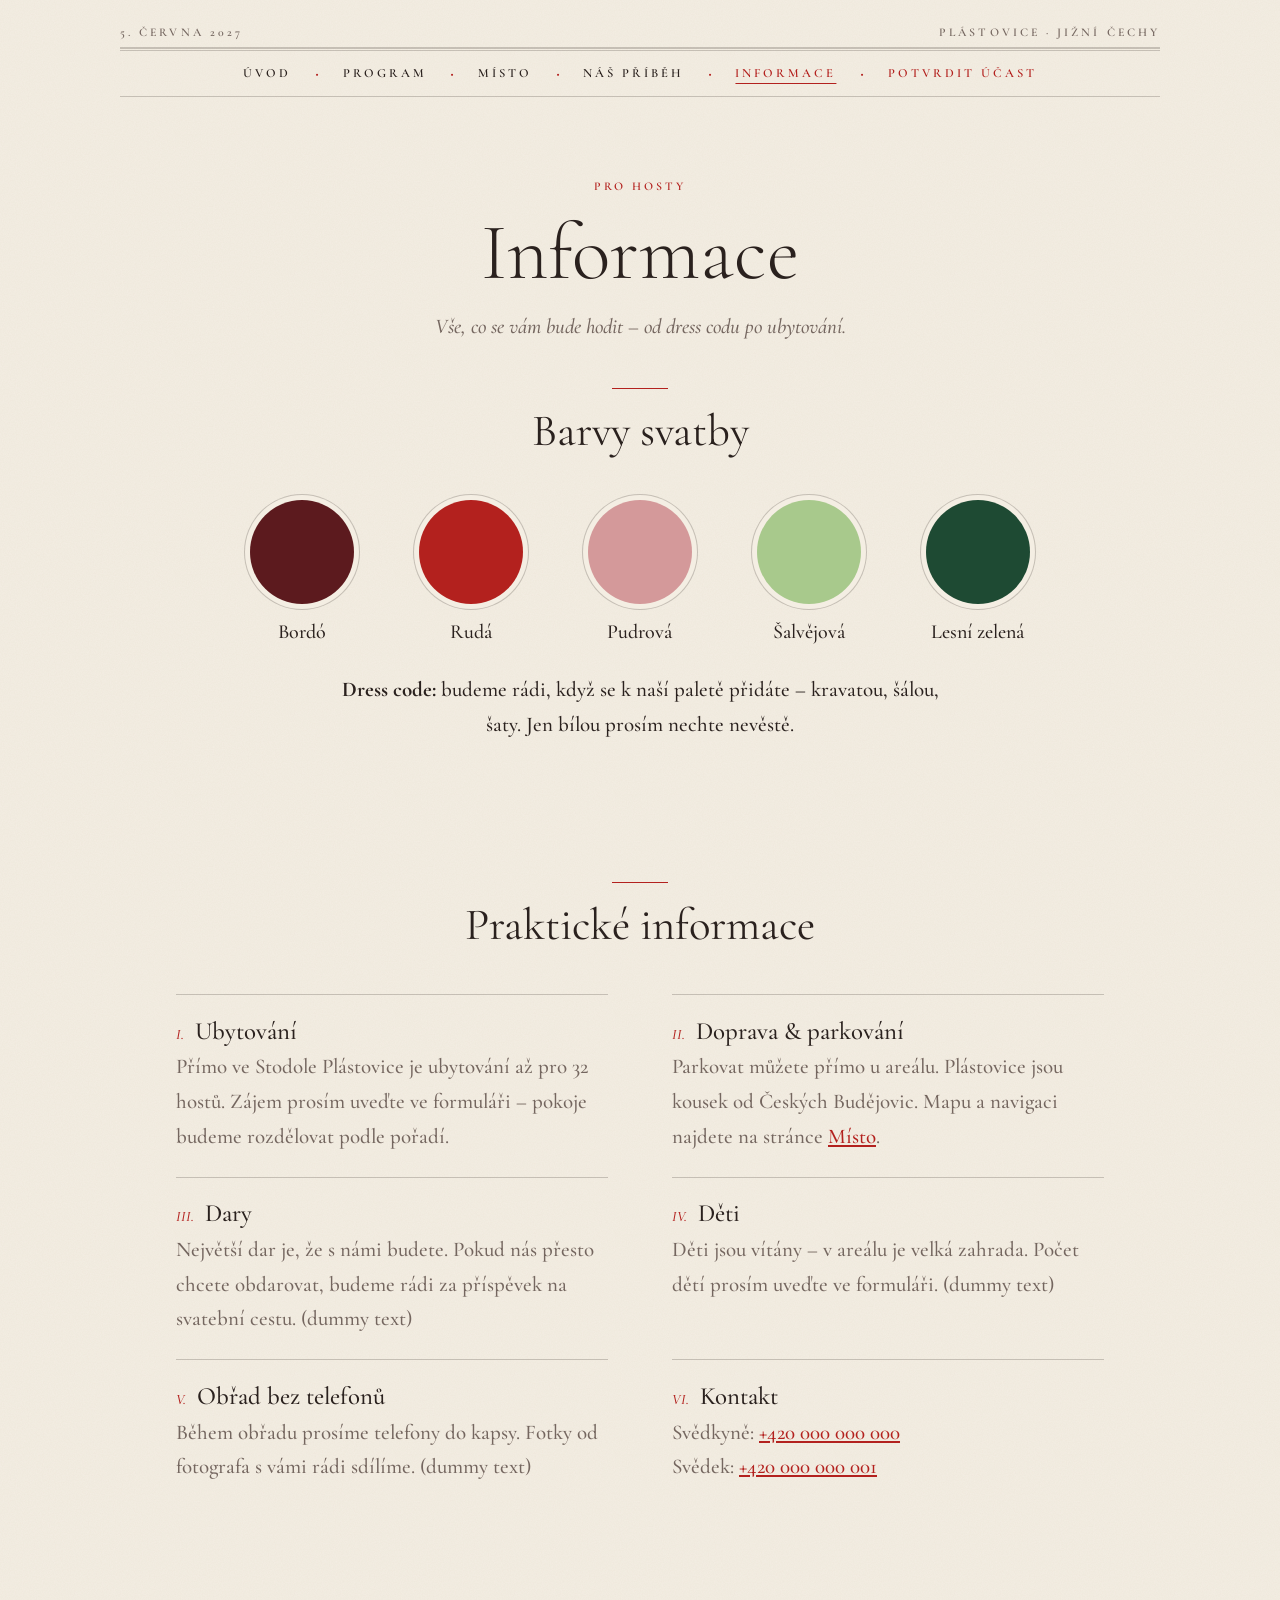
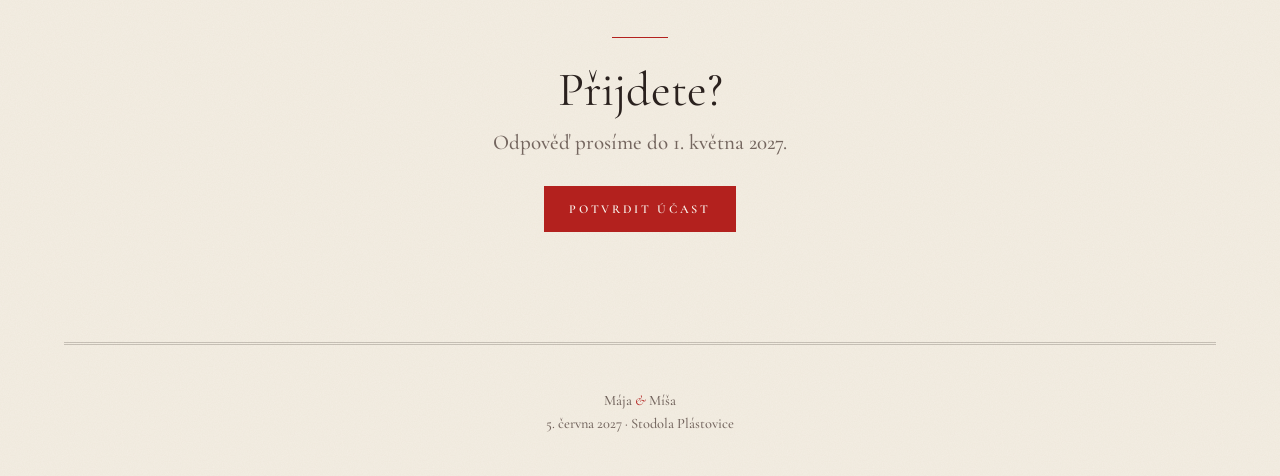
==== info.html @ aa67391c "Unify typography to Cormorant Garamond, inline invite SVG so it uses the web font Co-Authored-By: Cl" ====
<!doctype html>
<html lang="cs">
<head>
  <meta charset="utf-8">
  <meta name="viewport" content="width=device-width, initial-scale=1">
  <title>Informace · Mája &amp; Míša</title>
  <meta name="description" content="Barvy svatby, dress code, ubytování a další praktické informace.">
  <link rel="icon" href="img/favicon.svg" type="image/svg+xml">
  <link rel="preconnect" href="https://fonts.googleapis.com">
  <link rel="preconnect" href="https://fonts.gstatic.com" crossorigin>
  <link href="https://fonts.googleapis.com/css2?family=Cormorant+Garamond:ital,wght@0,300;0,400;0,500;0,600;1,400;1,500&display=swap" rel="stylesheet">
  <link rel="stylesheet" href="css/style.css">
  <script src="js/config.js"></script>
  <script src="js/main.js" defer></script>
</head>
<body data-page="info">
  <header data-masthead>
    <!-- záložní menu, kdyby se nenačetl JavaScript (main.js ho nahradí) -->
    <nav class="nav"><ul class="nav__list" style="display:flex"><li><a href="index.html">Úvod</a></li><li><a href="program.html">Program</a></li><li><a href="misto.html">Místo</a></li><li><a href="pribeh.html">Náš příběh</a></li><li><a href="info.html">Informace</a></li></ul></nav>
  </header>

  <main class="wrap">
    <section class="page-head">
      <span class="smallcaps kicker">Pro hosty</span>
      <h1>Informace</h1>
      <p>Vše, co se vám bude hodit – od dress codu po ubytování.</p>
    </section>

    <section class="section section--flush" id="barvy">
      <div class="section__title">
        <p class="fleuron" aria-hidden="true"></p>
        <h2>Barvy svatby</h2>
      </div>
      <ul class="palette">
        <li style="--c:#5C1A1E"><span class="palette__dot"></span>Bordó</li>
        <li style="--c:#B3211E"><span class="palette__dot"></span>Rudá</li>
        <li style="--c:#D4999A"><span class="palette__dot"></span>Pudrová</li>
        <li style="--c:#A8C98C"><span class="palette__dot"></span>Šalvějová</li>
        <li style="--c:#1E4A33"><span class="palette__dot"></span>Lesní zelená</li>
      </ul>
      <p class="centered-text"><strong>Dress code:</strong> budeme rádi, když se k naší paletě přidáte – kravatou, šálou, šaty. Jen bílou prosím nechte nevěstě.</p>

    </section>

    <section class="section" id="prakticke">
      <div class="section__title">
        <p class="fleuron" aria-hidden="true"></p>
        <h2>Praktické informace</h2>
      </div>
      <div class="notes">
        <div class="note"><h3><small>I.</small> Ubytování</h3><p>Přímo ve Stodole Plástovice je ubytování až pro 32 hostů. Zájem prosím uveďte ve formuláři – pokoje budeme rozdělovat podle pořadí.</p></div>
        <div class="note"><h3><small>II.</small> Doprava &amp; parkování</h3><p>Parkovat můžete přímo u areálu. Plástovice jsou kousek od Českých Budějovic. Mapu a navigaci najdete na stránce <a href="misto.html">Místo</a>.</p></div>
        <div class="note"><h3><small>III.</small> Dary</h3><p>Největší dar je, že s námi budete. Pokud nás přesto chcete obdarovat, budeme rádi za příspěvek na svatební cestu. (dummy text)</p></div>
        <div class="note"><h3><small>IV.</small> Děti</h3><p>Děti jsou vítány – v areálu je velká zahrada. Počet dětí prosím uveďte ve formuláři. (dummy text)</p></div>
        <div class="note"><h3><small>V.</small> Obřad bez telefonů</h3><p>Během obřadu prosíme telefony do kapsy. Fotky od fotografa s vámi rádi sdílíme. (dummy text)</p></div>
        <div class="note"><h3><small>VI.</small> Kontakt</h3><p>Svědkyně: <a href="tel:+420000000000">+420 000 000 000</a><br>Svědek: <a href="tel:+420000000001">+420 000 000 001</a></p></div>
      </div>
    </section>

    <section class="rsvp">
      <p class="fleuron" aria-hidden="true"></p>
      <h2>Přijdete?</h2>
      <p>Odpověď prosíme do 1. května 2027.</p>
      <a class="btn" data-rsvp href="#" target="_blank" rel="noopener">Potvrdit účast</a>
    </section>
  </main>

  <footer data-footer></footer>
</body>
</html>
---- css/style.css ----
/* ==========================================================
   Mája & Míša – svatební web
   Klasický, klidný styl s lehkým nádechem starých novin.
   ========================================================== */
:root {
  /* Paleta svatby – 2. barva (rudá) je hlavní */
  --burgundy: #5C1A1E;
  --red: #B3211E;
  --rose: #D4999A;
  --sage-light: #A8C98C;
  --forest: #1E4A33;

  --paper: #F4EEE3;
  --paper-light: #FAF6EF;
  --ink: #2A211E;
  --muted: #74665F;
  --rule: rgba(42, 33, 30, .22);
  --rule-soft: rgba(42, 33, 30, .1);

  /* one typeface for the whole site */
  --serif: "Cormorant Garamond", "Hoefler Text", Garamond, Georgia, serif;

  --gutter: clamp(16px, 5vw, 56px);
  --maxw: 1040px;

  --env-front: #F2EADD;
  --env-side: #EDE3D3;
  --env-bottom: #EFE6D8;
}

*, *::before, *::after { box-sizing: border-box; }
html { -webkit-text-size-adjust: 100%; }
body {
  margin: 0;
  color: var(--ink);
  font-family: var(--serif);
  font-size: clamp(18px, .6vw + 15px, 21px);
  font-weight: 500;
  line-height: 1.65;
  background-color: var(--paper);
  /* jemná textura papíru */
  background-image: url("data:image/svg+xml,%3Csvg xmlns='http://www.w3.org/2000/svg' width='220' height='220'%3E%3Cfilter id='n'%3E%3CfeTurbulence type='fractalNoise' baseFrequency='.85' numOctaves='2' stitchTiles='stitch'/%3E%3CfeColorMatrix values='0 0 0 0 .35 0 0 0 0 .27 0 0 0 0 .2 0 0 0 .07 0'/%3E%3C/filter%3E%3Crect width='100%25' height='100%25' filter='url(%23n)'/%3E%3C/svg%3E");
  overflow-x: hidden;
}
img { max-width: 100%; display: block; }
a { color: inherit; }
h1, h2, h3 { font-weight: 400; line-height: 1.1; margin: 0; }
p { margin: 0 0 1em; }
.amp { font-style: italic; color: var(--red); font-weight: 400; }

.smallcaps { font-size: .74rem; letter-spacing: .26em; text-transform: uppercase; font-weight: 600; }
.kicker { color: var(--red); margin-bottom: .8rem; display: block; }

.btn {
  display: inline-block; text-decoration: none;
  font-size: .76rem; font-weight: 600; letter-spacing: .22em; text-transform: uppercase;
  color: var(--paper-light); background: var(--red); border: 1px solid var(--red);
  padding: .95em 2em; transition: background .3s, color .3s;
}
.btn:hover, .btn:focus-visible { background: transparent; color: var(--red); }
.btn--ghost { background: transparent; color: var(--red); }
.btn--ghost:hover, .btn--ghost:focus-visible { background: var(--red); color: var(--paper-light); }

.wrap { max-width: var(--maxw); margin: 0 auto; padding: 0 var(--gutter); }
.fleuron { width: 56px; height: 1px; margin: 0 auto 1.1rem; background: var(--red); }

/* ==========================================================
   HLAVIČKA (masthead)
   ========================================================== */
/* celá hlavička je sticky, horní řádek s datem odjede pryč a zůstane jen menu */
.masthead {
  --top-h: 48px;
  position: sticky; top: calc(-1 * var(--top-h)); z-index: 20;
  background: inherit; /* papír + textura z body */
  padding: 18px var(--gutter) 0;
}
.masthead__top {
  display: flex; justify-content: space-between; align-items: center; gap: 1rem;
  max-width: var(--maxw); margin: 0 auto;
  height: calc(var(--top-h) - 18px); border-bottom: 1px solid var(--rule); color: var(--muted);
}
.nav { max-width: var(--maxw); margin: 0 auto; border-top: 3px double var(--rule); border-bottom: 1px solid var(--rule); }
.nav__list { list-style: none; margin: 0; padding: 0; display: flex; justify-content: center; align-items: center; flex-wrap: wrap; }
.nav__list li { display: flex; align-items: center; }
.nav__list li + li::before { content: "·"; color: var(--red); padding: 0 .2rem; }
.nav__list a {
  display: block; text-decoration: none; padding: 12px clamp(.6rem, 1.6vw, 1.4rem);
  font-size: .78rem; font-weight: 600; letter-spacing: .24em; text-transform: uppercase;
}
.nav__list a:hover, .nav__list a[aria-current="page"] { color: var(--red); }
.nav__list a[aria-current="page"] { text-decoration: underline; text-underline-offset: 6px; text-decoration-thickness: 1px; }
.nav__list .nav__rsvp { color: var(--red); font-weight: 600; }
.nav__burger { display: none; }

/* telefony a tablety: tenký pruh s tlačítkem Menu, menu přes celou obrazovku */
@media (max-width: 1023px) {
  .masthead { --top-h: 0px; top: 0; padding: 0 var(--gutter); }
  .masthead__top { display: none; }
  .nav { display: flex; justify-content: center; border-top: 0; }
  .nav__burger {
    display: flex; align-items: center; gap: .7rem; background: none; border: 0; cursor: pointer;
    font: inherit; font-size: .74rem; letter-spacing: .3em; text-transform: uppercase; color: var(--ink); padding: 14px;
    position: relative; z-index: 2;
  }
  .nav__burger i { display: grid; gap: 5px; }
  .nav__burger i::before, .nav__burger i::after { content: ""; display: block; width: 22px; height: 1px; background: currentColor; transition: transform .3s; }
  .nav.is-open .nav__burger i::before { transform: translateY(3px) rotate(45deg); }
  .nav.is-open .nav__burger i::after { transform: translateY(-3px) rotate(-45deg); }
  .nav__list {
    position: fixed; inset: 0; z-index: 1; display: flex; flex-direction: column; justify-content: center; gap: .4rem;
    background: var(--paper); opacity: 0; visibility: hidden; transition: opacity .35s, visibility .35s;
  }
  .nav.is-open .nav__list { opacity: 1; visibility: visible; }
  .nav__list li + li::before { content: none; }
  .nav__list a { font-size: clamp(1.8rem, 6vw, 2.4rem); letter-spacing: .02em; text-transform: none; padding: .35rem 1rem; }
  .nav__list .nav__rsvp { font-size: .8rem; letter-spacing: .24em; text-transform: uppercase; margin-top: 1.2rem; border: 1px solid var(--red); padding: .9em 1.8em; font-weight: 500; }
  .nav__list a[aria-current="page"] { text-decoration: none; }
}

/* ==========================================================
   ÚVOD (homepage)
   ========================================================== */
.intro { text-align: center; padding: clamp(48px, 8vw, 90px) var(--gutter) 0; }
.intro__names { font-weight: 300; font-size: clamp(4.4rem, 17vw, 10.5rem); line-height: .9; letter-spacing: .01em; }
.intro__names .amp { display: block; font-size: .5em; margin: .08em 0 .02em; }
.intro__date {
  display: inline-flex; align-items: center; gap: 1.1rem; margin-top: 1.8rem;
  font-size: clamp(1.2rem, 2.4vw, 1.6rem); letter-spacing: .3em;
}
.intro__date::before, .intro__date::after { content: ""; width: clamp(30px, 8vw, 70px); height: 1px; background: var(--rule); }
.intro__place { font-style: italic; color: var(--muted); margin-top: .4rem; }

/* ---------- Envelope ---------- */
/* the envelope sits right under the names; the animation starts as soon as it scrolls into view */
.envelope-stage { --w: min(88vw, 47svh, 540px); height: 190vh; position: relative; margin-top: clamp(16px, 3vw, 36px); }
.envelope-sticky {
  position: sticky; top: 0; height: 100vh; height: 100svh; overflow: hidden;
  display: grid; justify-items: center; align-items: start;
  padding-top: calc(56px + 3svh); /* clears the sticky menu bar */
}
.envelope-scene {
  --open: 0; --slide: 0;
  width: var(--w);
  /* moves down as the invite rises out, so both stay in view */
  transform: translate3d(0, calc(var(--slide) * 1.08 * var(--w)), 0);
}
.envelope { position: relative; width: 100%; aspect-ratio: 100 / 68; perspective: 1100px; }
/* vnitřek obálky (zadní stěna s podšívkou) */
.env-back {
  position: absolute; inset: 0; border-radius: 3px; background: var(--env-side);
  box-shadow: 0 28px 40px -24px rgba(60, 30, 20, .45);
}
.env-back::after {
  content: ""; position: absolute; inset: 3% 3% 30% 3%;
  background: radial-gradient(circle, rgba(255,255,255,.7) 0 1px, transparent 1.6px) 0 0 / 14px 14px, var(--red);
}
/* klopa – pant na horní hraně */
.env-flap {
  position: absolute; left: 0; right: 0; top: 0; height: 56%;
  transform-origin: 50% 0;
  transform: rotateX(calc(var(--open) * 180deg));
  transform-style: preserve-3d;
  z-index: 4;
}
.env-flap.is-behind { z-index: 1; }
.env-flap__face { position: absolute; inset: 0; backface-visibility: hidden; -webkit-backface-visibility: hidden; }
.env-flap__face--out {
  clip-path: polygon(0 0, 100% 0, 54% 94%, 50% 100%, 46% 94%);
  background: linear-gradient(180deg, #F6EFE4 0%, #E7DBC8 100%);
}
/* vnitřní strana: dvojí otočení => zobrazí se tak, jak je nakreslená (špička nahoře, pant dole) */
.env-flap__face--in {
  transform: rotateX(180deg);
  clip-path: polygon(0 100%, 100% 100%, 54% 6%, 50% 0, 46% 6%);
  background: radial-gradient(circle, rgba(255,255,255,.7) 0 1px, transparent 1.6px) 0 0 / 14px 14px, var(--red);
}
.env-flap-shadow { /* stín zavřené klopy na přední straně */
  position: absolute; left: 0; right: 0; top: 0; height: 56%; z-index: 3; pointer-events: none;
  clip-path: polygon(0 0, 100% 0, 54% 97%, 50% 103%, 46% 97%);
  background: rgba(60, 30, 20, .14);
  transform: translateY(3px);
  opacity: calc(1 - var(--open) * 3);
}
.env-card-clip { position: absolute; inset: 0; clip-path: inset(-400% 0 1% 0); z-index: 2; }
.env-card { display: block; height: auto;
  position: absolute; left: 7%; width: 86%; top: 5%;
  box-shadow: 0 8px 24px -10px rgba(60, 30, 20, .4);
  transform: translate3d(0, calc(var(--slide) * -1.12 * var(--w)), 0);
  will-change: transform;
}
.env-front { position: absolute; inset: 0; width: 100%; height: 100%; z-index: 3; }
.env-seal {
  position: absolute; z-index: 5; left: 50%; top: 55%;
  width: 15%; aspect-ratio: 1; transform: translate(-50%, -50%);
  opacity: calc(1 - var(--open) * 6);
  border-radius: 48% 52% 50% 50% / 52% 48% 52% 48%;
  background: radial-gradient(circle at 35% 30%, #cf3f38, var(--red) 45%, var(--burgundy));
  box-shadow: 0 2px 5px rgba(60,10,10,.45);
  display: grid; place-items: center;
}
.env-seal span {
  width: 72%; aspect-ratio: 1; border-radius: 50%; border: 1px solid rgba(255,255,255,.25);
  display: grid; place-items: center; color: rgba(255, 232, 226, .9);
  font-size: calc(var(--w) * .042); line-height: 1;
}
@media (prefers-reduced-motion: reduce) {
  .envelope-stage { height: auto; }
  /* static: invite already out; top padding = how far the invite sticks out above the envelope */
  .envelope-sticky { position: relative; height: auto; padding: calc(1.1 * var(--w)) 0 4vh; }
  .envelope-scene { --open: 1; --slide: 1; transform: none; }
  .env-flap { z-index: 1; }
}

/* ---------- Countdown ---------- */
.countdown { text-align: center; padding: 0 var(--gutter) clamp(40px, 6vw, 70px); }
.countdown__grid {
  display: inline-grid; grid-template-columns: repeat(4, auto); margin: .4rem 0 0;
  border-top: 1px solid var(--rule); border-bottom: 1px solid var(--rule);
}
.countdown__grid div { padding: 1rem clamp(.8rem, 4vw, 2.6rem); }
.countdown__grid div + div { border-left: 1px solid var(--rule-soft); }
.countdown__grid span {
  display: block; font-weight: 300; line-height: 1;
  font-size: clamp(2.1rem, 7vw, 4rem); font-variant-numeric: lining-nums tabular-nums;
}
.countdown__done { font-size: clamp(2rem, 6vw, 3.4rem); margin: 0; }
.countdown__grid small { font-size: .64rem; letter-spacing: .24em; text-transform: uppercase; color: var(--muted); }

/* ---------- RSVP ---------- */
.rsvp { text-align: center; padding: clamp(30px, 5vw, 60px) var(--gutter) clamp(70px, 9vw, 110px); }
.rsvp h2 { font-size: clamp(2rem, 5vw, 3rem); font-weight: 400; margin-bottom: .6rem; }
.rsvp p { color: var(--muted); max-width: 520px; margin: 0 auto 1.6rem; }

/* ==========================================================
   VNITŘNÍ STRÁNKY
   ========================================================== */
.page-head { text-align: center; padding: clamp(44px, 7vw, 80px) var(--gutter) clamp(30px, 4vw, 44px); }
.page-head h1 { font-weight: 300; font-size: clamp(2.8rem, 8vw, 5rem); }
.page-head p { color: var(--muted); font-style: italic; max-width: 560px; margin: .8rem auto 0; }

.section { padding: clamp(40px, 6vw, 70px) 0; }
.section--flush { padding-top: 0; }
.section--center { text-align: center; }
.section__title { text-align: center; margin-bottom: clamp(28px, 4vw, 44px); }
.section__title h2 { font-weight: 400; font-size: clamp(2rem, 4.6vw, 2.8rem); }

/* ---------- Program ---------- */
.times { display: grid; grid-template-columns: 1fr 1fr; max-width: 720px; margin: 0 auto; border-top: 3px double var(--rule); border-bottom: 1px solid var(--rule); }
.time { text-align: center; padding: clamp(28px, 4vw, 44px) 1rem; }
.time + .time { border-left: 1px solid var(--rule); }
.time__clock { font-weight: 300; font-size: clamp(3rem, 9vw, 5rem); line-height: 1; color: var(--red); }
.time h3 { font-size: 1.6rem; font-weight: 500; margin-top: .5rem; }
.time p { color: var(--muted); font-style: italic; margin: .2rem 0 0; font-size: .95rem; }

.then { max-width: 560px; margin: clamp(40px, 6vw, 64px) auto 0; text-align: center; }
.then__list { list-style: none; padding: 0; margin: 1.2rem 0 0; }
.then__list li { font-size: clamp(1.4rem, 3vw, 1.75rem); padding: .55rem 0; }
.then__list li span { display: block; font-size: .92rem; font-style: italic; color: var(--muted); }
.then__list li + li::before { content: ""; display: block; width: 28px; height: 1px; background: var(--red); opacity: .6; margin: 0 auto .7rem; }

.venue { display: grid; gap: clamp(24px, 4vw, 40px); }
.venue__info { text-align: center; max-width: 620px; margin: 0 auto; }
.venue__info h2 { font-weight: 400; font-size: clamp(2rem, 4.6vw, 2.8rem); margin-bottom: .3rem; }
.venue__info address { font-style: normal; color: var(--muted); margin-bottom: 1rem; letter-spacing: .04em; }
.venue__info p { color: var(--muted); }
.venue__info a:not(.btn) { color: var(--red); }
.map { border: 1px solid var(--rule); padding: 8px; background: var(--paper-light); aspect-ratio: 16 / 8; }
.map iframe { width: 100%; height: 100%; border: 0; display: block; filter: sepia(.15) saturate(.85); }
@media (max-width: 760px) { .map { aspect-ratio: 4 / 5; padding: 5px; } }
@media (max-width: 480px) {
  .times { grid-template-columns: 1fr; }
  .time + .time { border-left: 0; border-top: 1px solid var(--rule); }
}

/* ---------- Story ---------- */
.chapter { padding: clamp(36px, 6vw, 64px) 0; border-top: 1px solid var(--rule); }
.chapter:first-of-type { border-top: 3px double var(--rule); }
.chapter__grid { display: grid; grid-template-columns: 1fr 1fr; gap: clamp(28px, 5vw, 60px); align-items: center; }
.chapter--flip .chapter__media { order: 2; }
.chapter__num { font-style: italic; color: var(--red); font-size: 1.1rem; margin-bottom: .2rem; display: block; }
.chapter h2 { font-weight: 400; font-size: clamp(2rem, 4.4vw, 2.8rem); margin-bottom: 1rem; }
.chapter__text p { text-align: justify; hyphens: auto; -webkit-hyphens: auto; }
.dropcap::first-letter { float: left; font-size: 3.7em; line-height: .8; padding: .06em .1em 0 0; color: var(--red); }
.photo { margin: 0; }
.photo img { width: 100%; aspect-ratio: 4 / 5; object-fit: cover; border: 1px solid var(--rule); padding: 7px; background: var(--paper-light); }
.photo--land img { aspect-ratio: 4 / 3; }
.photo--bw img { filter: grayscale(1) contrast(1.05) sepia(.12); }
.photo figcaption { font-size: .82rem; font-style: italic; color: var(--muted); padding-top: .5rem; text-align: center; }
.pullquote {
  font-style: italic; font-size: clamp(1.5rem, 3.4vw, 2.1rem); line-height: 1.3; text-align: center;
  max-width: 720px; margin: 0 auto; padding: clamp(30px, 5vw, 50px) var(--gutter);
}
.pullquote::before, .pullquote::after { content: ""; display: block; width: 60px; height: 1px; background: var(--red); margin: 0 auto 1.2rem; }
.pullquote::after { margin: 1.2rem auto 0; }
.quiz-note {
  max-width: 640px; margin: 0 auto; text-align: center; padding: clamp(24px, 4vw, 36px);
  border: 1px solid var(--red); outline: 1px solid var(--red); outline-offset: 5px;
}
.quiz-note h3 { font-weight: 500; font-size: 1.6rem; margin-bottom: .4rem; }
.quiz-note p { margin: 0; color: var(--muted); }
.gallery { display: grid; grid-template-columns: repeat(3, 1fr); gap: clamp(8px, 1.6vw, 16px); }
.gallery img { width: 100%; aspect-ratio: 1; object-fit: cover; }
@media (max-width: 760px) {
  .chapter__grid { grid-template-columns: 1fr; }
  .chapter--flip .chapter__media { order: 0; }
  .chapter__media { max-width: 420px; margin: 0 auto; width: 100%; }
}
@media (max-width: 480px) { .gallery { grid-template-columns: repeat(2, 1fr); } }

/* Kvízové údaje: hosté je nevidí, s ?kviz v adrese se zvýrazní (pro organizátory) */
.show-quiz [data-quiz] { background: rgba(179, 33, 30, .13); box-shadow: 0 0 0 2px rgba(179, 33, 30, .13); }
.show-quiz [data-quiz]::after { content: " [" attr(data-quiz) "]"; font-size: .7em; color: var(--red); font-weight: 600; }

/* ---------- Info ---------- */
/* paleta: plné kruhy s jemným rámečkem, hlavní barva větší */
.palette {
  list-style: none; padding: 0; margin: 0 auto; max-width: 820px;
  display: grid; grid-template-columns: repeat(5, 1fr); align-items: end; gap: clamp(8px, 2vw, 24px);
}
.palette li { display: flex; flex-direction: column; align-items: center; text-align: center; font-size: clamp(1rem, 2vw, 1.25rem); line-height: 1.2; }
.palette__dot {
  width: clamp(54px, 11vw, 104px); aspect-ratio: 1; border-radius: 50%; margin-bottom: 1rem;
  background: var(--c);
  box-shadow: 0 0 0 5px var(--paper), 0 0 0 6px var(--rule);
}
@media (max-width: 520px) {
  .palette { grid-template-columns: repeat(6, 1fr); row-gap: 26px; }
  .palette li { grid-column: span 2; }
  .palette li:nth-child(4) { grid-column: 2 / span 2; } /* 3 + 2, centred */
}
.centered-text { text-align: center; max-width: 620px; margin: 1.8rem auto 0; }

.notes { display: grid; grid-template-columns: 1fr 1fr; gap: 0 clamp(28px, 5vw, 64px); }
.note { padding: 1.4rem 0; border-top: 1px solid var(--rule); }
.note h3 { font-size: 1.55rem; font-weight: 500; margin-bottom: .35rem; display: flex; gap: .7rem; align-items: baseline; }
.note h3 small { font-style: italic; color: var(--red); font-size: .9rem; }
.note p { color: var(--muted); margin: 0; }
.note a { color: var(--red); }
@media (max-width: 680px) { .notes { grid-template-columns: 1fr; } }

/* ==========================================================
   PATIČKA
   ========================================================== */
.footer { text-align: center; padding: 44px var(--gutter) 40px; border-top: 3px double var(--rule); margin: 0 auto; max-width: calc(var(--maxw) + 2 * var(--gutter)); }
.footer__brand { font-size: 1.8rem; margin-bottom: .2rem; }
.footer p { color: var(--muted); font-size: .9rem; margin: 0; }

@media (max-width: 1023px) {
  .intro { padding-top: 32px; }
  .page-head { padding-top: 32px; }
}
@media (max-width: 560px) {
  .intro__names { font-size: clamp(3.6rem, 19vw, 5.4rem); }
  .page-head h1 { font-size: clamp(2.6rem, 12vw, 3.4rem); }
  .section { padding: 36px 0; }
}
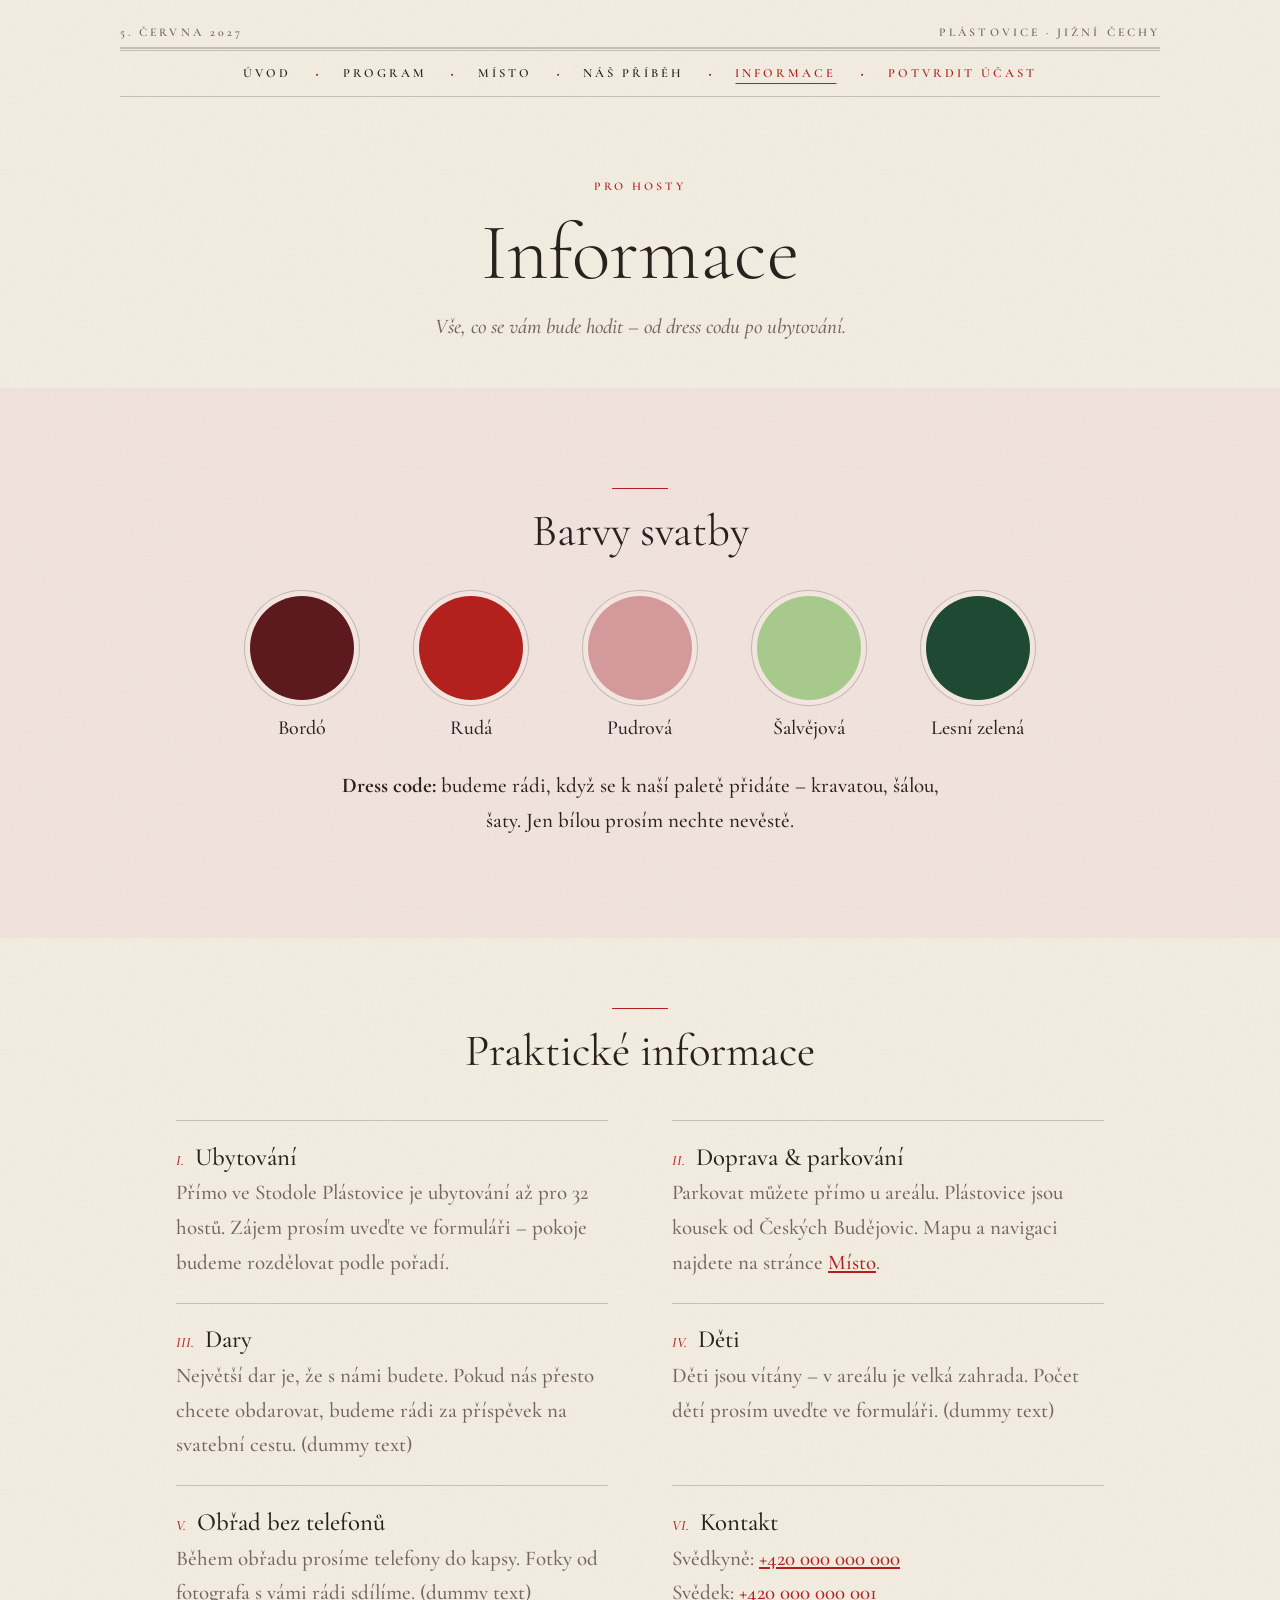
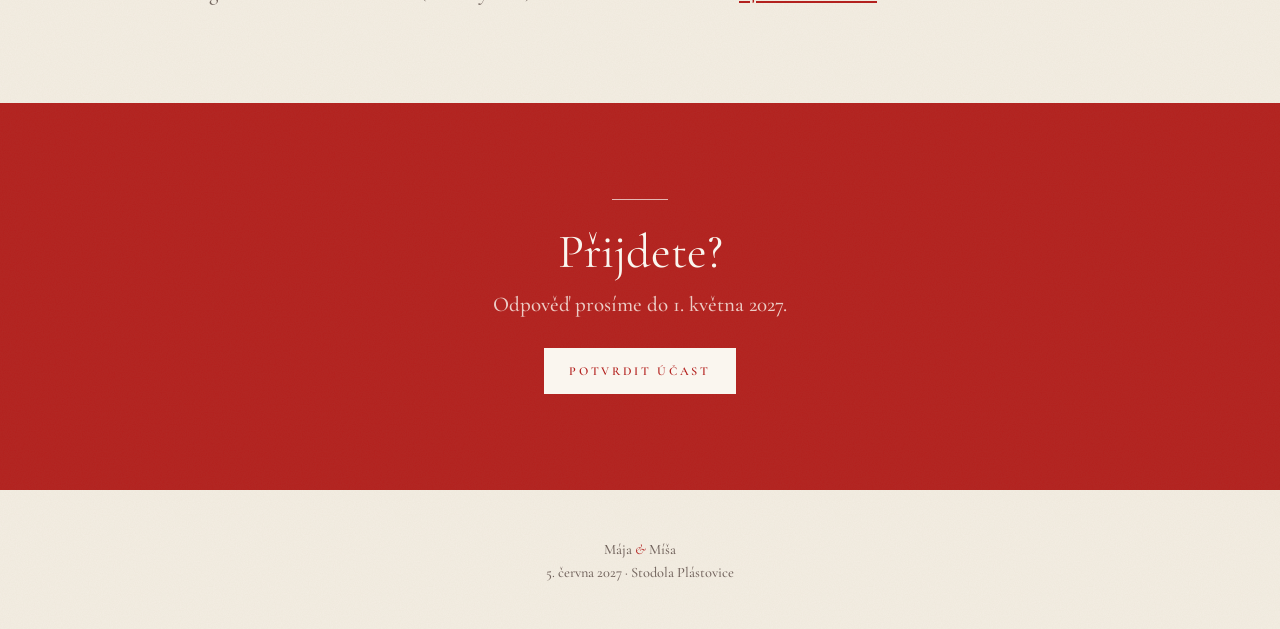
==== commit 87df5f49: "Full-width colour bands: red for short content, forest green complement, blush for long text Co-Auth" ====
--- a/info.html
+++ b/info.html
@@ -26,7 +26,7 @@
       <p>Vše, co se vám bude hodit – od dress codu po ubytování.</p>
     </section>
 
-    <section class="section section--flush" id="barvy">
+    <section class="section band band--blush" id="barvy">
       <div class="section__title">
         <p class="fleuron" aria-hidden="true"></p>
         <h2>Barvy svatby</h2>
@@ -57,7 +57,7 @@
       </div>
     </section>
 
-    <section class="rsvp">
+    <section class="rsvp band band--red">
       <p class="fleuron" aria-hidden="true"></p>
       <h2>Přijdete?</h2>
       <p>Odpověď prosíme do 1. května 2027.</p>
--- a/css/style.css
+++ b/css/style.css
@@ -19,6 +19,9 @@
 
   /* one typeface for the whole site */
   --serif: "Cormorant Garamond", "Hoefler Text", Garamond, Georgia, serif;
+
+  --blush: #F2E4DF;
+  --grain: url("data:image/svg+xml,%3Csvg xmlns='http://www.w3.org/2000/svg' width='220' height='220'%3E%3Cfilter id='n'%3E%3CfeTurbulence type='fractalNoise' baseFrequency='.85' numOctaves='2' stitchTiles='stitch'/%3E%3CfeColorMatrix values='0 0 0 0 .35 0 0 0 0 .27 0 0 0 0 .2 0 0 0 .07 0'/%3E%3C/filter%3E%3Crect width='100%25' height='100%25' filter='url(%23n)'/%3E%3C/svg%3E");
 
   --gutter: clamp(16px, 5vw, 56px);
   --maxw: 1040px;
@@ -39,7 +42,7 @@
   line-height: 1.65;
   background-color: var(--paper);
   /* jemná textura papíru */
-  background-image: url("data:image/svg+xml,%3Csvg xmlns='http://www.w3.org/2000/svg' width='220' height='220'%3E%3Cfilter id='n'%3E%3CfeTurbulence type='fractalNoise' baseFrequency='.85' numOctaves='2' stitchTiles='stitch'/%3E%3CfeColorMatrix values='0 0 0 0 .35 0 0 0 0 .27 0 0 0 0 .2 0 0 0 .07 0'/%3E%3C/filter%3E%3Crect width='100%25' height='100%25' filter='url(%23n)'/%3E%3C/svg%3E");
+  background-image: var(--grain);
   overflow-x: hidden;
 }
 img { max-width: 100%; display: block; }
@@ -321,7 +324,7 @@
 .palette__dot {
   width: clamp(54px, 11vw, 104px); aspect-ratio: 1; border-radius: 50%; margin-bottom: 1rem;
   background: var(--c);
-  box-shadow: 0 0 0 5px var(--paper), 0 0 0 6px var(--rule);
+  box-shadow: 0 0 0 5px var(--band-bg, var(--paper)), 0 0 0 6px var(--rule);
 }
 @media (max-width: 520px) {
   .palette { grid-template-columns: repeat(6, 1fr); row-gap: 26px; }
@@ -341,7 +344,7 @@
 /* ==========================================================
    PATIČKA
    ========================================================== */
-.footer { text-align: center; padding: 44px var(--gutter) 40px; border-top: 3px double var(--rule); margin: 0 auto; max-width: calc(var(--maxw) + 2 * var(--gutter)); }
+.footer { text-align: center; padding: 48px var(--gutter) 44px; }
 .footer__brand { font-size: 1.8rem; margin-bottom: .2rem; }
 .footer p { color: var(--muted); font-size: .9rem; margin: 0; }
 
@@ -354,3 +357,41 @@
   .page-head h1 { font-size: clamp(2.6rem, 12vw, 3.4rem); }
   .section { padding: 36px 0; }
 }
+
+/* ==========================================================
+   BAREVNÉ PÁSY PŘES CELOU ŠÍŘKU
+   Rudá jen tam, kde je málo textu; lesní zelená jako doplňková barva;
+   pudrová a slonová kost pro delší texty.
+   The band breaks out of the content column to the full window width,
+   while its padding keeps the content aligned with the column.
+   ========================================================== */
+.band {
+  --band-bg: var(--paper);
+  margin-inline: calc(50% - 50vw);
+  padding: clamp(56px, 8vw, 100px) max(var(--gutter), calc(50vw - 50%));
+  background: var(--band-bg) var(--grain);
+}
+.band--blush { --band-bg: var(--blush); }
+.band--red, .band--green {
+  --rule: rgba(250, 246, 239, .3);
+  --rule-soft: rgba(250, 246, 239, .16);
+  --muted: rgba(250, 246, 239, .8);
+  color: var(--paper-light);
+}
+.band--red { --band-bg: var(--red); }
+.band--green { --band-bg: var(--forest); }
+.band--red .kicker, .band--green .kicker { color: rgba(250, 246, 239, .85); }
+.band--red a:not(.btn), .band--green a:not(.btn) { color: var(--paper-light); }
+.band--red .time__clock, .band--green .time__clock { color: var(--paper-light); }
+.band--red .fleuron, .band--green .fleuron { background: rgba(250, 246, 239, .7); }
+.band--red .btn, .band--green .btn { background: var(--paper-light); border-color: var(--paper-light); color: var(--red); }
+.band--green .btn { color: var(--forest); }
+.band--red .btn:hover, .band--red .btn:focus-visible,
+.band--green .btn:hover, .band--green .btn:focus-visible { background: transparent; color: var(--paper-light); }
+.band--green .quiz-note { border-color: rgba(250, 246, 239, .55); outline-color: rgba(250, 246, 239, .55); }
+.band .times { border-top-color: var(--rule); }
+.band.chapter, .band + .chapter, .chapter + .band { border-top: 0; }
+.pullquote.band { max-width: none; }
+.pullquote.band::before, .pullquote.band::after { background: rgba(250, 246, 239, .7); }
+.countdown.band, .rsvp.band { padding-top: clamp(56px, 8vw, 96px); padding-bottom: clamp(56px, 8vw, 96px); }
+.band .section__title { margin-bottom: clamp(24px, 4vw, 40px); }
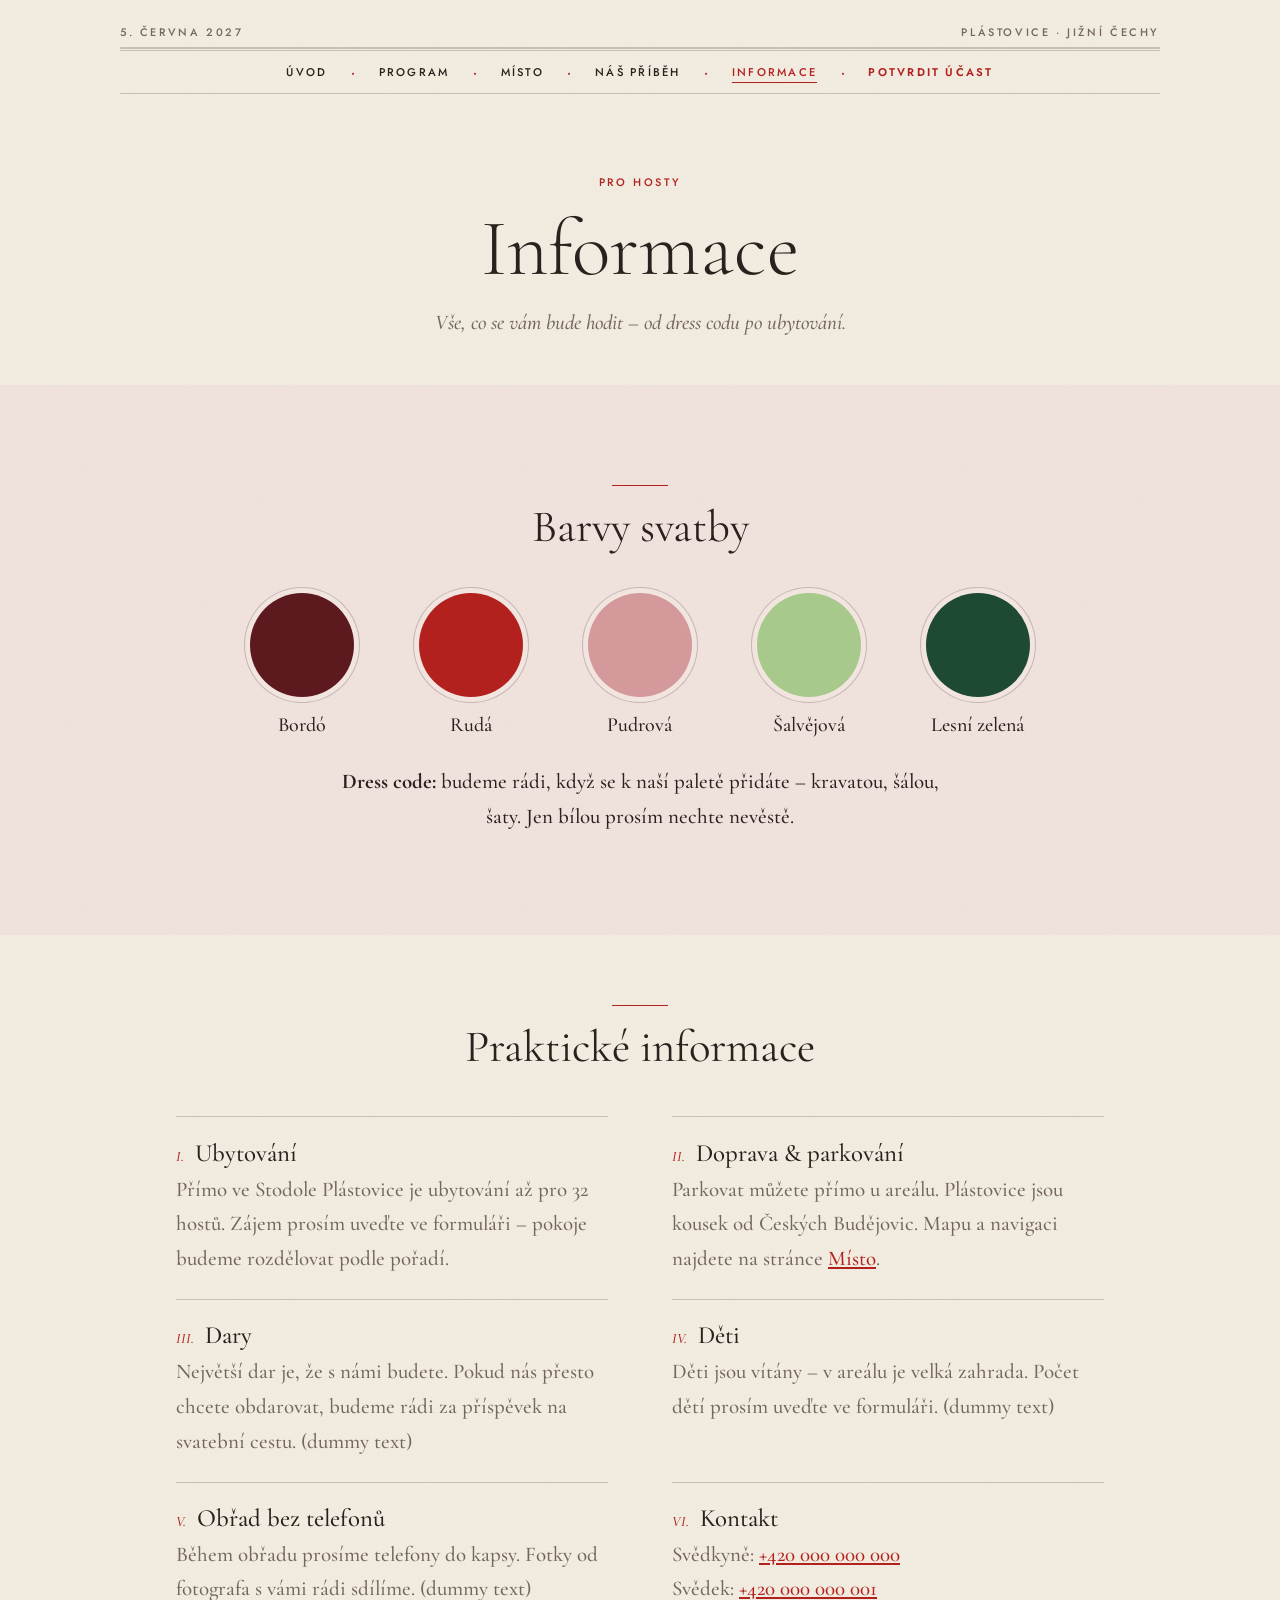
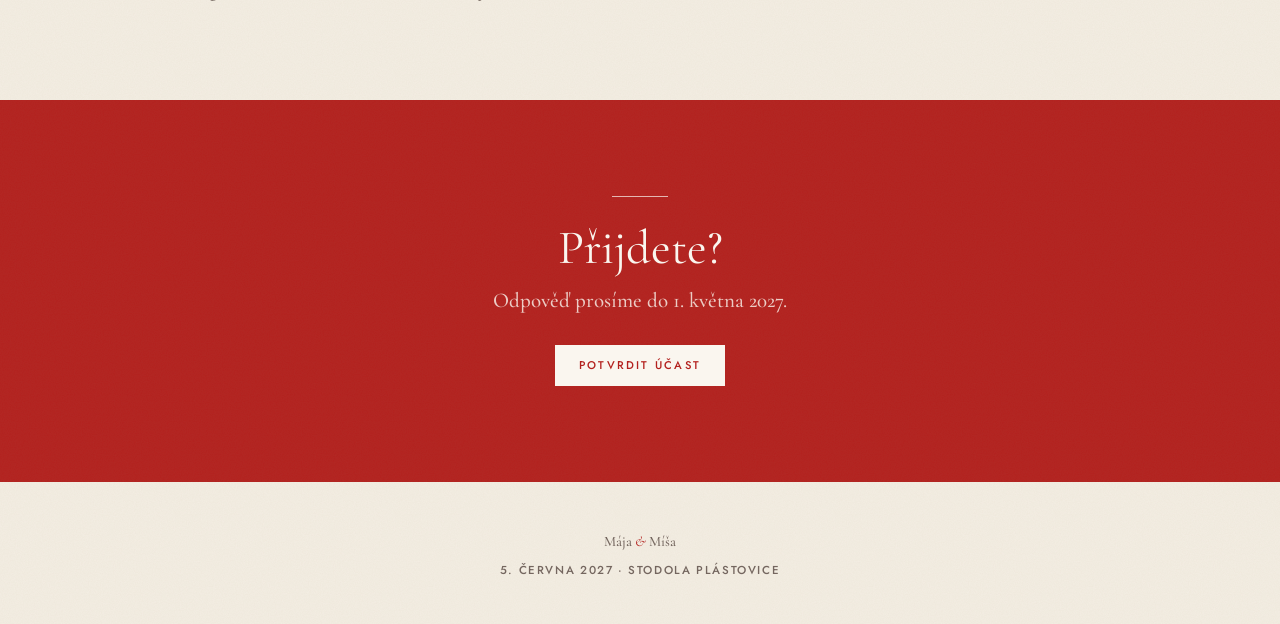
==== commit e847b10c: "Big ampersand behind names, tuxedo cat favicon, Jost sans for small text Co-Authored-By: Claude Opus" ====
--- a/info.html
+++ b/info.html
@@ -5,10 +5,10 @@
   <meta name="viewport" content="width=device-width, initial-scale=1">
   <title>Informace · Mája &amp; Míša</title>
   <meta name="description" content="Barvy svatby, dress code, ubytování a další praktické informace.">
-  <link rel="icon" href="img/favicon.svg" type="image/svg+xml">
+  <link rel="icon" href="img/favicon.svg?v=cat1" type="image/svg+xml">
   <link rel="preconnect" href="https://fonts.googleapis.com">
   <link rel="preconnect" href="https://fonts.gstatic.com" crossorigin>
-  <link href="https://fonts.googleapis.com/css2?family=Cormorant+Garamond:ital,wght@0,300;0,400;0,500;0,600;1,400;1,500&display=swap" rel="stylesheet">
+  <link href="https://fonts.googleapis.com/css2?family=Cormorant+Garamond:ital,wght@0,300;0,400;0,500;0,600;1,400;1,500&family=Jost:wght@400;500&display=swap" rel="stylesheet">
   <link rel="stylesheet" href="css/style.css">
   <script src="js/config.js"></script>
   <script src="js/main.js" defer></script>
--- a/css/style.css
+++ b/css/style.css
@@ -19,6 +19,8 @@
 
   /* one typeface for the whole site */
   --serif: "Cormorant Garamond", "Hoefler Text", Garamond, Georgia, serif;
+  /* small text (labels, menu, buttons, captions) */
+  --sans: "Jost", "Helvetica Neue", Arial, sans-serif;
 
   --blush: #F2E4DF;
   --grain: url("data:image/svg+xml,%3Csvg xmlns='http://www.w3.org/2000/svg' width='220' height='220'%3E%3Cfilter id='n'%3E%3CfeTurbulence type='fractalNoise' baseFrequency='.85' numOctaves='2' stitchTiles='stitch'/%3E%3CfeColorMatrix values='0 0 0 0 .35 0 0 0 0 .27 0 0 0 0 .2 0 0 0 .07 0'/%3E%3C/filter%3E%3Crect width='100%25' height='100%25' filter='url(%23n)'/%3E%3C/svg%3E");
@@ -51,12 +53,12 @@
 p { margin: 0 0 1em; }
 .amp { font-style: italic; color: var(--red); font-weight: 400; }
 
-.smallcaps { font-size: .74rem; letter-spacing: .26em; text-transform: uppercase; font-weight: 600; }
+.smallcaps { font-family: var(--sans); font-size: .68rem; letter-spacing: .24em; text-transform: uppercase; font-weight: 500; }
 .kicker { color: var(--red); margin-bottom: .8rem; display: block; }
 
 .btn {
   display: inline-block; text-decoration: none;
-  font-size: .76rem; font-weight: 600; letter-spacing: .22em; text-transform: uppercase;
+  font-family: var(--sans); font-size: .7rem; font-weight: 500; letter-spacing: .2em; text-transform: uppercase;
   color: var(--paper-light); background: var(--red); border: 1px solid var(--red);
   padding: .95em 2em; transition: background .3s, color .3s;
 }
@@ -88,7 +90,7 @@
 .nav__list li + li::before { content: "·"; color: var(--red); padding: 0 .2rem; }
 .nav__list a {
   display: block; text-decoration: none; padding: 12px clamp(.6rem, 1.6vw, 1.4rem);
-  font-size: .78rem; font-weight: 600; letter-spacing: .24em; text-transform: uppercase;
+  font-family: var(--sans); font-size: .7rem; font-weight: 500; letter-spacing: .2em; text-transform: uppercase;
 }
 .nav__list a:hover, .nav__list a[aria-current="page"] { color: var(--red); }
 .nav__list a[aria-current="page"] { text-decoration: underline; text-underline-offset: 6px; text-decoration-thickness: 1px; }
@@ -102,7 +104,7 @@
   .nav { display: flex; justify-content: center; border-top: 0; }
   .nav__burger {
     display: flex; align-items: center; gap: .7rem; background: none; border: 0; cursor: pointer;
-    font: inherit; font-size: .74rem; letter-spacing: .3em; text-transform: uppercase; color: var(--ink); padding: 14px;
+    font: inherit; font-family: var(--sans); font-size: .7rem; font-weight: 500; letter-spacing: .26em; text-transform: uppercase; color: var(--ink); padding: 14px;
     position: relative; z-index: 2;
   }
   .nav__burger i { display: grid; gap: 5px; }
@@ -116,7 +118,7 @@
   .nav.is-open .nav__list { opacity: 1; visibility: visible; }
   .nav__list li + li::before { content: none; }
   .nav__list a { font-size: clamp(1.8rem, 6vw, 2.4rem); letter-spacing: .02em; text-transform: none; padding: .35rem 1rem; }
-  .nav__list .nav__rsvp { font-size: .8rem; letter-spacing: .24em; text-transform: uppercase; margin-top: 1.2rem; border: 1px solid var(--red); padding: .9em 1.8em; font-weight: 500; }
+  .nav__list .nav__rsvp { font-family: var(--sans); font-size: .74rem; letter-spacing: .2em; text-transform: uppercase; margin-top: 1.2rem; border: 1px solid var(--red); padding: .9em 1.8em; font-weight: 500; }
   .nav__list a[aria-current="page"] { text-decoration: none; }
 }
 
@@ -124,8 +126,20 @@
    ÚVOD (homepage)
    ========================================================== */
 .intro { text-align: center; padding: clamp(48px, 8vw, 90px) var(--gutter) 0; }
-.intro__names { font-weight: 300; font-size: clamp(4.4rem, 17vw, 10.5rem); line-height: .9; letter-spacing: .01em; }
-.intro__names .amp { display: block; font-size: .5em; margin: .08em 0 .02em; }
+.intro__names {
+  position: relative; isolation: isolate; width: fit-content; margin: 0 auto;
+  font-weight: 400; font-size: clamp(4.4rem, 17vw, 10rem); line-height: .92; letter-spacing: .01em;
+}
+.intro__name { display: block; }
+.intro__name + .amp + .visually-hidden + .intro__name { margin-top: .12em; }
+/* big, soft ampersand sitting behind the names */
+.intro__names .amp {
+  position: absolute; left: 50%; top: 50%; z-index: -1; pointer-events: none;
+  transform: translate(-50%, -44%);
+  font-size: 3.1em; line-height: 1; font-weight: 300;
+  color: var(--red); opacity: .13;
+}
+.visually-hidden { position: absolute; width: 1px; height: 1px; overflow: hidden; clip: rect(0 0 0 0); white-space: nowrap; }
 .intro__date {
   display: inline-flex; align-items: center; gap: 1.1rem; margin-top: 1.8rem;
   font-size: clamp(1.2rem, 2.4vw, 1.6rem); letter-spacing: .3em;
@@ -227,7 +241,7 @@
   font-size: clamp(2.1rem, 7vw, 4rem); font-variant-numeric: lining-nums tabular-nums;
 }
 .countdown__done { font-size: clamp(2rem, 6vw, 3.4rem); margin: 0; }
-.countdown__grid small { font-size: .64rem; letter-spacing: .24em; text-transform: uppercase; color: var(--muted); }
+.countdown__grid small { font-family: var(--sans); font-size: .6rem; letter-spacing: .2em; text-transform: uppercase; color: var(--muted); }
 
 /* ---------- RSVP ---------- */
 .rsvp { text-align: center; padding: clamp(30px, 5vw, 60px) var(--gutter) clamp(70px, 9vw, 110px); }
@@ -253,12 +267,12 @@
 .time + .time { border-left: 1px solid var(--rule); }
 .time__clock { font-weight: 300; font-size: clamp(3rem, 9vw, 5rem); line-height: 1; color: var(--red); }
 .time h3 { font-size: 1.6rem; font-weight: 500; margin-top: .5rem; }
-.time p { color: var(--muted); font-style: italic; margin: .2rem 0 0; font-size: .95rem; }
+.time p { font-family: var(--sans); color: var(--muted); margin: .4rem 0 0; font-size: .78rem; letter-spacing: .02em; }
 
 .then { max-width: 560px; margin: clamp(40px, 6vw, 64px) auto 0; text-align: center; }
 .then__list { list-style: none; padding: 0; margin: 1.2rem 0 0; }
 .then__list li { font-size: clamp(1.4rem, 3vw, 1.75rem); padding: .55rem 0; }
-.then__list li span { display: block; font-size: .92rem; font-style: italic; color: var(--muted); }
+.then__list li span { display: block; font-family: var(--sans); font-size: .76rem; letter-spacing: .02em; color: var(--muted); margin-top: .2rem; }
 .then__list li + li::before { content: ""; display: block; width: 28px; height: 1px; background: var(--red); opacity: .6; margin: 0 auto .7rem; }
 
 .venue { display: grid; gap: clamp(24px, 4vw, 40px); }
@@ -288,7 +302,7 @@
 .photo img { width: 100%; aspect-ratio: 4 / 5; object-fit: cover; border: 1px solid var(--rule); padding: 7px; background: var(--paper-light); }
 .photo--land img { aspect-ratio: 4 / 3; }
 .photo--bw img { filter: grayscale(1) contrast(1.05) sepia(.12); }
-.photo figcaption { font-size: .82rem; font-style: italic; color: var(--muted); padding-top: .5rem; text-align: center; }
+.photo figcaption { font-family: var(--sans); font-size: .72rem; letter-spacing: .02em; color: var(--muted); padding-top: .5rem; text-align: center; }
 .pullquote {
   font-style: italic; font-size: clamp(1.5rem, 3.4vw, 2.1rem); line-height: 1.3; text-align: center;
   max-width: 720px; margin: 0 auto; padding: clamp(30px, 5vw, 50px) var(--gutter);
@@ -347,6 +361,7 @@
 .footer { text-align: center; padding: 48px var(--gutter) 44px; }
 .footer__brand { font-size: 1.8rem; margin-bottom: .2rem; }
 .footer p { color: var(--muted); font-size: .9rem; margin: 0; }
+.footer p + p { font-family: var(--sans); font-size: .72rem; letter-spacing: .14em; text-transform: uppercase; margin-top: .4rem; }
 
 @media (max-width: 1023px) {
   .intro { padding-top: 32px; }
@@ -354,6 +369,7 @@
 }
 @media (max-width: 560px) {
   .intro__names { font-size: clamp(3.6rem, 19vw, 5.4rem); }
+  .intro__names .amp { font-size: 2.6em; }
   .page-head h1 { font-size: clamp(2.6rem, 12vw, 3.4rem); }
   .section { padding: 36px 0; }
 }
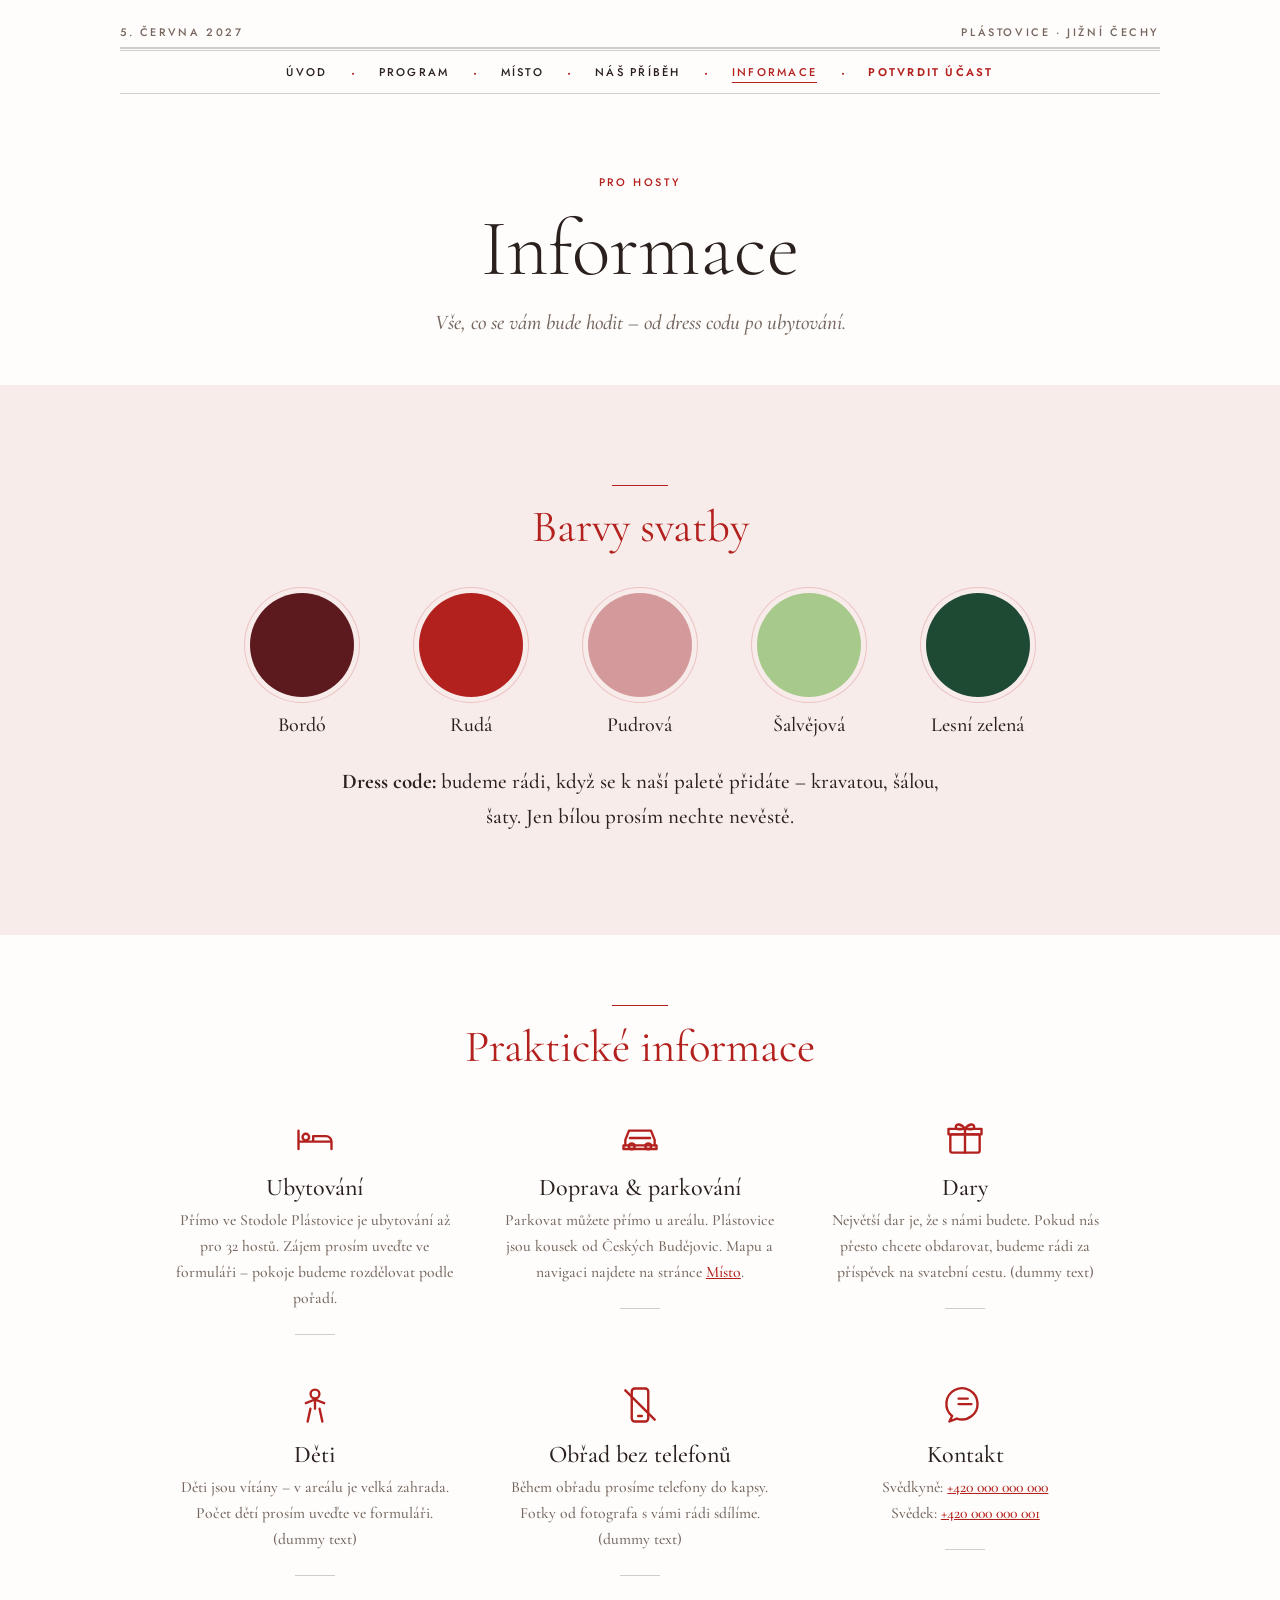
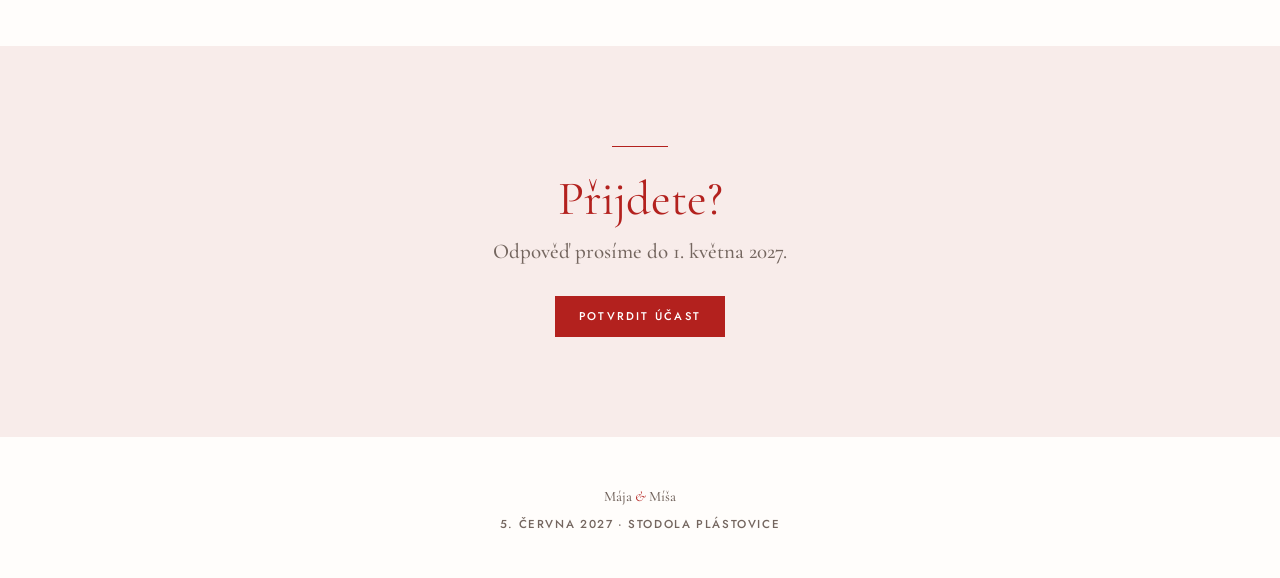
==== commit a9eeb425: "Two backgrounds only (white + light red tint), red titles and accents, icon grid for practical info " ====
--- a/info.html
+++ b/info.html
@@ -26,7 +26,7 @@
       <p>Vše, co se vám bude hodit – od dress codu po ubytování.</p>
     </section>
 
-    <section class="section band band--blush" id="barvy">
+    <section class="section band band--tint" id="barvy">
       <div class="section__title">
         <p class="fleuron" aria-hidden="true"></p>
         <h2>Barvy svatby</h2>
@@ -48,16 +48,16 @@
         <h2>Praktické informace</h2>
       </div>
       <div class="notes">
-        <div class="note"><h3><small>I.</small> Ubytování</h3><p>Přímo ve Stodole Plástovice je ubytování až pro 32 hostů. Zájem prosím uveďte ve formuláři – pokoje budeme rozdělovat podle pořadí.</p></div>
-        <div class="note"><h3><small>II.</small> Doprava &amp; parkování</h3><p>Parkovat můžete přímo u areálu. Plástovice jsou kousek od Českých Budějovic. Mapu a navigaci najdete na stránce <a href="misto.html">Místo</a>.</p></div>
-        <div class="note"><h3><small>III.</small> Dary</h3><p>Největší dar je, že s námi budete. Pokud nás přesto chcete obdarovat, budeme rádi za příspěvek na svatební cestu. (dummy text)</p></div>
-        <div class="note"><h3><small>IV.</small> Děti</h3><p>Děti jsou vítány – v areálu je velká zahrada. Počet dětí prosím uveďte ve formuláři. (dummy text)</p></div>
-        <div class="note"><h3><small>V.</small> Obřad bez telefonů</h3><p>Během obřadu prosíme telefony do kapsy. Fotky od fotografa s vámi rádi sdílíme. (dummy text)</p></div>
-        <div class="note"><h3><small>VI.</small> Kontakt</h3><p>Svědkyně: <a href="tel:+420000000000">+420 000 000 000</a><br>Svědek: <a href="tel:+420000000001">+420 000 000 001</a></p></div>
+        <div class="note"><div class="note__icon" aria-hidden="true"><svg viewBox="0 0 24 24"><path d="M3 18V8M3 14h18v4M21 18v-4a3 3 0 0 0-3-3h-7v3"/><circle cx="7" cy="11.5" r="1.8"/></svg></div><h3>Ubytování</h3><p>Přímo ve Stodole Plástovice je ubytování až pro 32 hostů. Zájem prosím uveďte ve formuláři – pokoje budeme rozdělovat podle pořadí.</p></div>
+        <div class="note"><div class="note__icon" aria-hidden="true"><svg viewBox="0 0 24 24"><path d="M4 16v-3l2-5h12l2 5v3"/><path d="M3 16h18v2H3z"/><circle cx="7.5" cy="16.5" r="1.6"/><circle cx="16.5" cy="16.5" r="1.6"/><path d="M6.5 12h11"/></svg></div><h3>Doprava &amp; parkování</h3><p>Parkovat můžete přímo u areálu. Plástovice jsou kousek od Českých Budějovic. Mapu a navigaci najdete na stránce <a href="misto.html">Místo</a>.</p></div>
+        <div class="note"><div class="note__icon" aria-hidden="true"><svg viewBox="0 0 24 24"><rect x="4" y="10" width="16" height="10" rx="1"/><path d="M3 7h18v3H3zM12 7v13"/><path d="M12 7c-2-3-5-3-5-1s3 1 5 1zm0 0c2-3 5-3 5-1s-3 1-5 1z"/></svg></div><h3>Dary</h3><p>Největší dar je, že s námi budete. Pokud nás přesto chcete obdarovat, budeme rádi za příspěvek na svatební cestu. (dummy text)</p></div>
+        <div class="note"><div class="note__icon" aria-hidden="true"><svg viewBox="0 0 24 24"><circle cx="12" cy="6" r="2.4"/><path d="M8 21l1.5-7M16 21l-1.5-7M7 11l5-2 5 2M12 9v5"/></svg></div><h3>Děti</h3><p>Děti jsou vítány – v areálu je velká zahrada. Počet dětí prosím uveďte ve formuláři. (dummy text)</p></div>
+        <div class="note"><div class="note__icon" aria-hidden="true"><svg viewBox="0 0 24 24"><rect x="7.5" y="3" width="9" height="18" rx="1.6"/><path d="M11 18h2"/><path d="M4 4l16 16"/></svg></div><h3>Obřad bez telefonů</h3><p>Během obřadu prosíme telefony do kapsy. Fotky od fotografa s vámi rádi sdílíme. (dummy text)</p></div>
+        <div class="note"><div class="note__icon" aria-hidden="true"><svg viewBox="0 0 24 24"><path d="M5 18l-1.5 3 4-1.6A8.5 8.5 0 1 0 5 18z"/><path d="M8.5 11.5h7M8.5 8.5h5"/></svg></div><h3>Kontakt</h3><p>Svědkyně: <a href="tel:+420000000000">+420 000 000 000</a><br>Svědek: <a href="tel:+420000000001">+420 000 000 001</a></p></div>
       </div>
     </section>
 
-    <section class="rsvp band band--red">
+    <section class="rsvp band band--tint">
       <p class="fleuron" aria-hidden="true"></p>
       <h2>Přijdete?</h2>
       <p>Odpověď prosíme do 1. května 2027.</p>
--- a/css/style.css
+++ b/css/style.css
@@ -10,8 +10,10 @@
   --sage-light: #A8C98C;
   --forest: #1E4A33;
 
-  --paper: #F4EEE3;
-  --paper-light: #FAF6EF;
+  /* only two backgrounds: warm white + a light tint of the red */
+  --paper: #FFFDFB;
+  --paper-light: #FFFFFF;
+  --tint: #F8ECEA;
   --ink: #2A211E;
   --muted: #74665F;
   --rule: rgba(42, 33, 30, .22);
@@ -22,8 +24,6 @@
   /* small text (labels, menu, buttons, captions) */
   --sans: "Jost", "Helvetica Neue", Arial, sans-serif;
 
-  --blush: #F2E4DF;
-  --grain: url("data:image/svg+xml,%3Csvg xmlns='http://www.w3.org/2000/svg' width='220' height='220'%3E%3Cfilter id='n'%3E%3CfeTurbulence type='fractalNoise' baseFrequency='.85' numOctaves='2' stitchTiles='stitch'/%3E%3CfeColorMatrix values='0 0 0 0 .35 0 0 0 0 .27 0 0 0 0 .2 0 0 0 .07 0'/%3E%3C/filter%3E%3Crect width='100%25' height='100%25' filter='url(%23n)'/%3E%3C/svg%3E");
 
   --gutter: clamp(16px, 5vw, 56px);
   --maxw: 1040px;
@@ -44,12 +44,12 @@
   line-height: 1.65;
   background-color: var(--paper);
   /* jemná textura papíru */
-  background-image: var(--grain);
   overflow-x: hidden;
 }
 img { max-width: 100%; display: block; }
 a { color: inherit; }
 h1, h2, h3 { font-weight: 400; line-height: 1.1; margin: 0; }
+h2 { color: var(--red); }
 p { margin: 0 0 1em; }
 .amp { font-style: italic; color: var(--red); font-weight: 400; }
 
@@ -375,9 +375,8 @@
 }
 
 /* ==========================================================
-   BAREVNÉ PÁSY PŘES CELOU ŠÍŘKU
-   Rudá jen tam, kde je málo textu; lesní zelená jako doplňková barva;
-   pudrová a slonová kost pro delší texty.
+   PÁSY PŘES CELOU ŠÍŘKU
+   Jen dvě pozadí: teplá bílá a jemný odstín rudé (--tint).
    The band breaks out of the content column to the full window width,
    while its padding keeps the content aligned with the column.
    ========================================================== */
@@ -385,29 +384,21 @@
   --band-bg: var(--paper);
   margin-inline: calc(50% - 50vw);
   padding: clamp(56px, 8vw, 100px) max(var(--gutter), calc(50vw - 50%));
-  background: var(--band-bg) var(--grain);
-}
-.band--blush { --band-bg: var(--blush); }
-.band--red, .band--green {
-  --rule: rgba(250, 246, 239, .3);
-  --rule-soft: rgba(250, 246, 239, .16);
-  --muted: rgba(250, 246, 239, .8);
-  color: var(--paper-light);
-}
-.band--red { --band-bg: var(--red); }
-.band--green { --band-bg: var(--forest); }
-.band--red .kicker, .band--green .kicker { color: rgba(250, 246, 239, .85); }
-.band--red a:not(.btn), .band--green a:not(.btn) { color: var(--paper-light); }
-.band--red .time__clock, .band--green .time__clock { color: var(--paper-light); }
-.band--red .fleuron, .band--green .fleuron { background: rgba(250, 246, 239, .7); }
-.band--red .btn, .band--green .btn { background: var(--paper-light); border-color: var(--paper-light); color: var(--red); }
-.band--green .btn { color: var(--forest); }
-.band--red .btn:hover, .band--red .btn:focus-visible,
-.band--green .btn:hover, .band--green .btn:focus-visible { background: transparent; color: var(--paper-light); }
-.band--green .quiz-note { border-color: rgba(250, 246, 239, .55); outline-color: rgba(250, 246, 239, .55); }
-.band .times { border-top-color: var(--rule); }
+  background: var(--band-bg);
+}
+.band--tint { --band-bg: var(--tint); --rule: rgba(179, 33, 30, .2); }
 .band.chapter, .band + .chapter, .chapter + .band { border-top: 0; }
-.pullquote.band { max-width: none; }
-.pullquote.band::before, .pullquote.band::after { background: rgba(250, 246, 239, .7); }
-.countdown.band, .rsvp.band { padding-top: clamp(56px, 8vw, 96px); padding-bottom: clamp(56px, 8vw, 96px); }
+.countdown.band { padding-top: clamp(56px, 8vw, 96px); padding-bottom: clamp(56px, 8vw, 96px); }
+.countdown__grid span { color: var(--red); }
 .band .section__title { margin-bottom: clamp(24px, 4vw, 40px); }
+
+/* practical info as an icon grid (like the reference screenshot) */
+.notes { grid-template-columns: repeat(3, 1fr); gap: clamp(28px, 4vw, 48px) clamp(20px, 4vw, 48px); }
+.note { border-top: 0; padding: 0; text-align: center; }
+.note__icon { width: 44px; height: 44px; margin: 0 auto .9rem; color: var(--red); }
+.note__icon svg { width: 100%; height: 100%; fill: none; stroke: currentColor; stroke-width: 1.3; stroke-linecap: round; stroke-linejoin: round; }
+.note h3 { display: block; font-size: 1.5rem; margin-bottom: .45rem; }
+.note p { font-size: .98rem; max-width: 300px; margin: 0 auto; }
+.note::after { content: ""; display: block; width: 40px; height: 1px; background: var(--rule); margin: 1.4rem auto 0; }
+@media (max-width: 760px) { .notes { grid-template-columns: 1fr 1fr; } }
+@media (max-width: 480px) { .notes { grid-template-columns: 1fr; } }
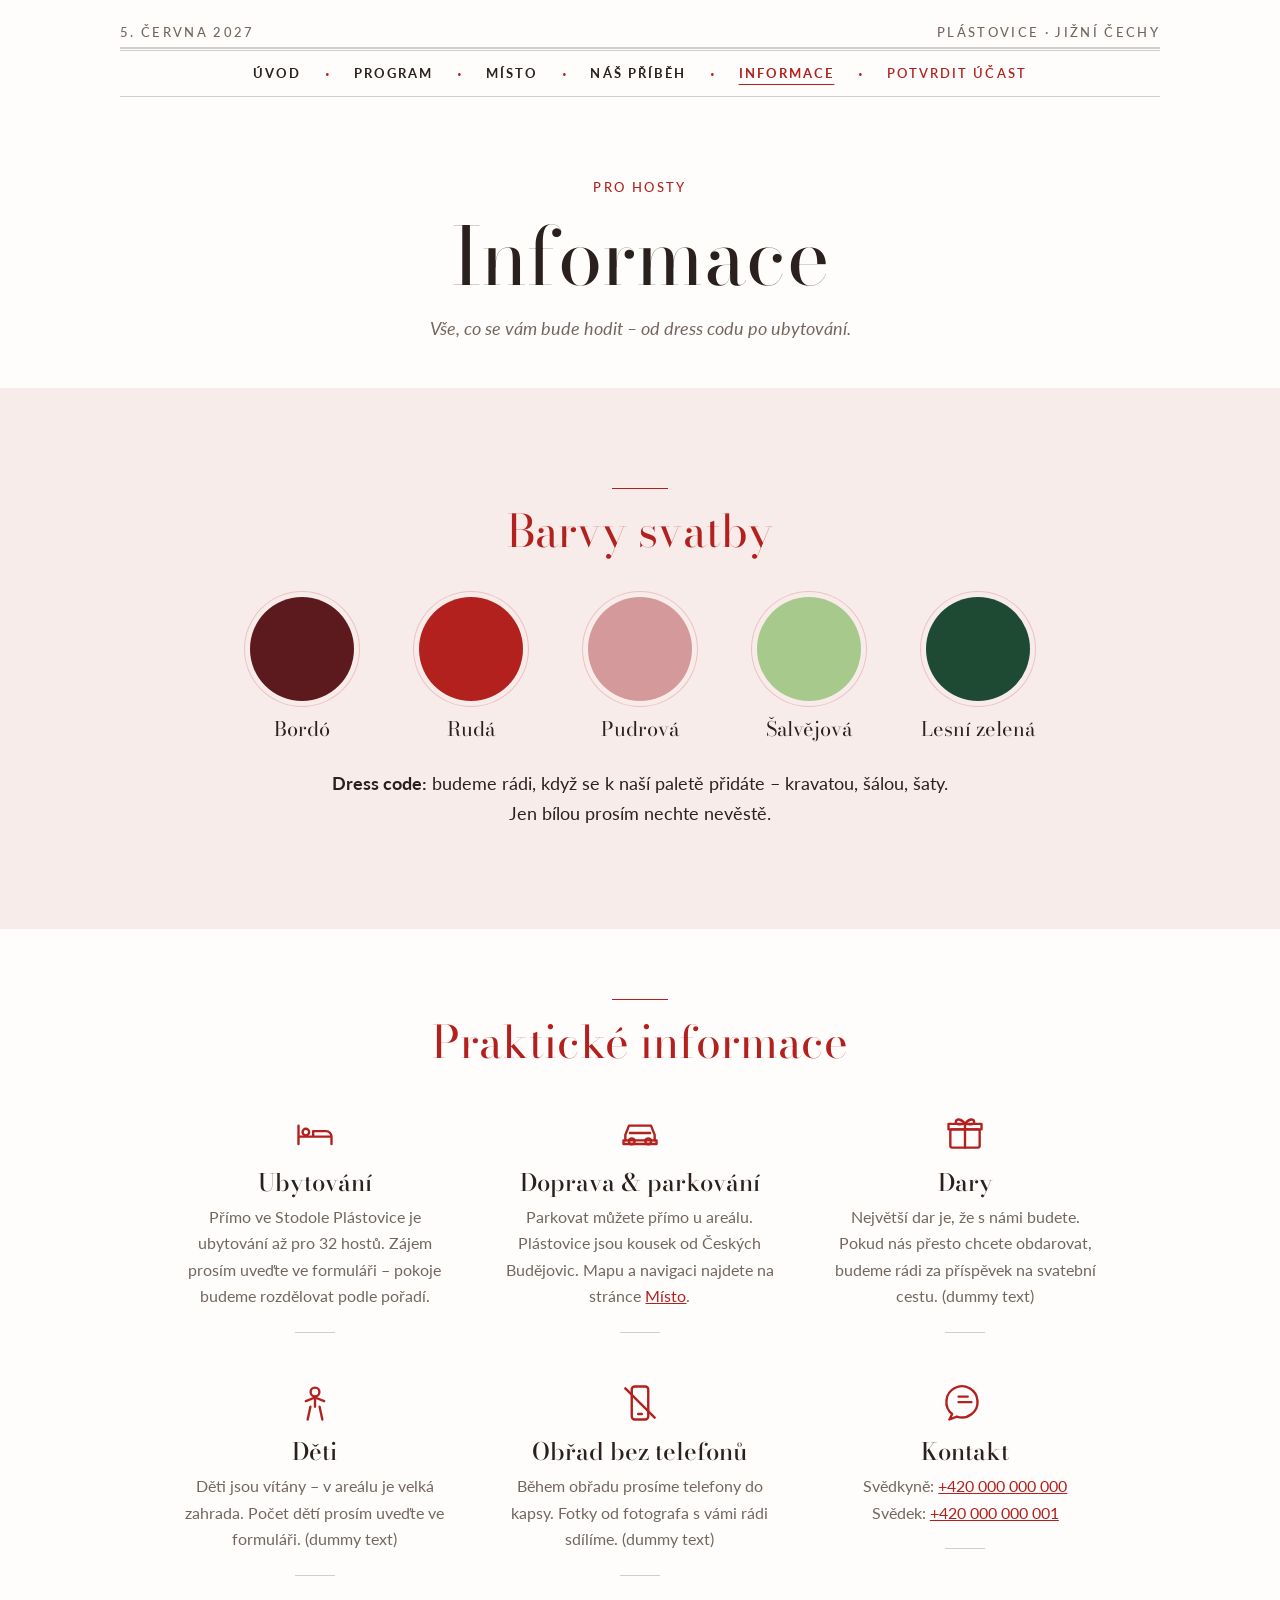
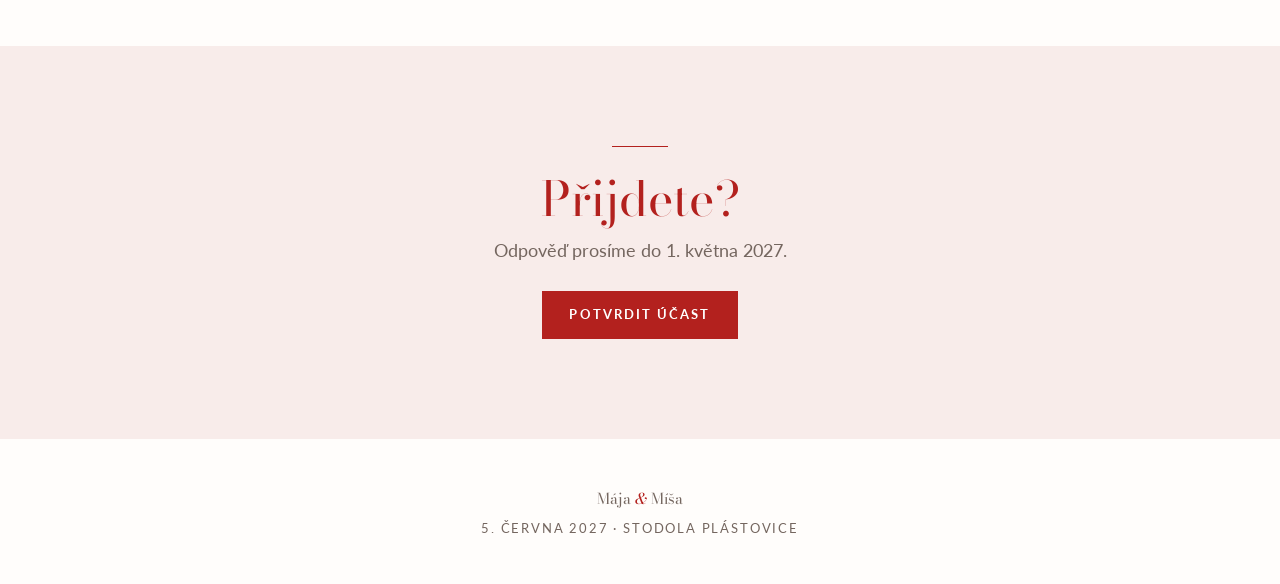
==== commit 582705de: "Fonts: Bodoni Moda headings + Lato text, small text raised to 13px+ Co-Authored-By: Claude Opus 5.5 " ====
--- a/info.html
+++ b/info.html
@@ -8,7 +8,7 @@
   <link rel="icon" href="img/favicon.svg?v=cat1" type="image/svg+xml">
   <link rel="preconnect" href="https://fonts.googleapis.com">
   <link rel="preconnect" href="https://fonts.gstatic.com" crossorigin>
-  <link href="https://fonts.googleapis.com/css2?family=Cormorant+Garamond:ital,wght@0,300;0,400;0,500;0,600;1,400;1,500&family=Jost:wght@400;500&display=swap" rel="stylesheet">
+  <link href="https://fonts.googleapis.com/css2?family=Bodoni+Moda:ital,opsz,wght@0,6..96,400;0,6..96,500;1,6..96,400&family=Lato:wght@400;700&display=swap" rel="stylesheet">
   <link rel="stylesheet" href="css/style.css">
   <script src="js/config.js"></script>
   <script src="js/main.js" defer></script>
--- a/css/style.css
+++ b/css/style.css
@@ -20,9 +20,10 @@
   --rule-soft: rgba(42, 33, 30, .1);
 
   /* one typeface for the whole site */
-  --serif: "Cormorant Garamond", "Hoefler Text", Garamond, Georgia, serif;
-  /* small text (labels, menu, buttons, captions) */
-  --sans: "Jost", "Helvetica Neue", Arial, sans-serif;
+  /* headings & names: sharp, high-contrast serif */
+  --display: "Bodoni Moda", Didot, "Bodoni 72", Georgia, serif;
+  /* running text, labels, menu, buttons */
+  --sans: "Lato", "Helvetica Neue", Arial, sans-serif;
 
 
   --gutter: clamp(16px, 5vw, 56px);
@@ -38,9 +39,9 @@
 body {
   margin: 0;
   color: var(--ink);
-  font-family: var(--serif);
-  font-size: clamp(18px, .6vw + 15px, 21px);
-  font-weight: 500;
+  font-family: var(--sans);
+  font-size: clamp(16.5px, .3vw + 15px, 18px);
+  font-weight: 400;
   line-height: 1.65;
   background-color: var(--paper);
   /* jemná textura papíru */
@@ -48,17 +49,17 @@
 }
 img { max-width: 100%; display: block; }
 a { color: inherit; }
-h1, h2, h3 { font-weight: 400; line-height: 1.1; margin: 0; }
+h1, h2, h3 { font-family: var(--display); font-weight: 400; line-height: 1.12; margin: 0; }
 h2 { color: var(--red); }
 p { margin: 0 0 1em; }
-.amp { font-style: italic; color: var(--red); font-weight: 400; }
-
-.smallcaps { font-family: var(--sans); font-size: .68rem; letter-spacing: .24em; text-transform: uppercase; font-weight: 500; }
+.amp { font-family: var(--display); font-style: italic; color: var(--red); font-weight: 400; }
+
+.smallcaps { font-family: var(--sans); font-size: 13px; letter-spacing: .18em; text-transform: uppercase; font-weight: 500; }
 .kicker { color: var(--red); margin-bottom: .8rem; display: block; }
 
 .btn {
   display: inline-block; text-decoration: none;
-  font-family: var(--sans); font-size: .7rem; font-weight: 500; letter-spacing: .2em; text-transform: uppercase;
+  font-family: var(--sans); font-size: 13px; font-weight: 700; letter-spacing: .16em; text-transform: uppercase;
   color: var(--paper-light); background: var(--red); border: 1px solid var(--red);
   padding: .95em 2em; transition: background .3s, color .3s;
 }
@@ -90,7 +91,7 @@
 .nav__list li + li::before { content: "·"; color: var(--red); padding: 0 .2rem; }
 .nav__list a {
   display: block; text-decoration: none; padding: 12px clamp(.6rem, 1.6vw, 1.4rem);
-  font-family: var(--sans); font-size: .7rem; font-weight: 500; letter-spacing: .2em; text-transform: uppercase;
+  font-family: var(--sans); font-size: 13px; font-weight: 700; letter-spacing: .16em; text-transform: uppercase;
 }
 .nav__list a:hover, .nav__list a[aria-current="page"] { color: var(--red); }
 .nav__list a[aria-current="page"] { text-decoration: underline; text-underline-offset: 6px; text-decoration-thickness: 1px; }
@@ -104,7 +105,7 @@
   .nav { display: flex; justify-content: center; border-top: 0; }
   .nav__burger {
     display: flex; align-items: center; gap: .7rem; background: none; border: 0; cursor: pointer;
-    font: inherit; font-family: var(--sans); font-size: .7rem; font-weight: 500; letter-spacing: .26em; text-transform: uppercase; color: var(--ink); padding: 14px;
+    font: inherit; font-family: var(--sans); font-size: 13px; font-weight: 700; letter-spacing: .2em; text-transform: uppercase; color: var(--ink); padding: 14px;
     position: relative; z-index: 2;
   }
   .nav__burger i { display: grid; gap: 5px; }
@@ -117,8 +118,8 @@
   }
   .nav.is-open .nav__list { opacity: 1; visibility: visible; }
   .nav__list li + li::before { content: none; }
-  .nav__list a { font-size: clamp(1.8rem, 6vw, 2.4rem); letter-spacing: .02em; text-transform: none; padding: .35rem 1rem; }
-  .nav__list .nav__rsvp { font-family: var(--sans); font-size: .74rem; letter-spacing: .2em; text-transform: uppercase; margin-top: 1.2rem; border: 1px solid var(--red); padding: .9em 1.8em; font-weight: 500; }
+  .nav__list a { font-family: var(--display); font-size: clamp(1.7rem, 6vw, 2.2rem); letter-spacing: .02em; text-transform: none; padding: .35rem 1rem; }
+  .nav__list .nav__rsvp { font-family: var(--sans); font-size: 13px; letter-spacing: .16em; text-transform: uppercase; margin-top: 1.2rem; border: 1px solid var(--red); padding: .9em 1.8em; font-weight: 500; }
   .nav__list a[aria-current="page"] { text-decoration: none; }
 }
 
@@ -128,21 +129,21 @@
 .intro { text-align: center; padding: clamp(48px, 8vw, 90px) var(--gutter) 0; }
 .intro__names {
   position: relative; isolation: isolate; width: fit-content; margin: 0 auto;
-  font-weight: 400; font-size: clamp(4.4rem, 17vw, 10rem); line-height: .92; letter-spacing: .01em;
+  font-weight: 400; font-size: clamp(4rem, 15vw, 9rem); line-height: .95; letter-spacing: .01em;
 }
 .intro__name { display: block; }
 .intro__name + .amp + .visually-hidden + .intro__name { margin-top: .12em; }
 /* big, soft ampersand sitting behind the names */
 .intro__names .amp {
   position: absolute; left: 50%; top: 50%; z-index: -1; pointer-events: none;
-  transform: translate(-50%, -44%);
-  font-size: 3.1em; line-height: 1; font-weight: 300;
+  transform: translate(-50%, -48%);
+  font-size: 2.6em; line-height: 1; font-weight: 400;
   color: var(--red); opacity: .13;
 }
 .visually-hidden { position: absolute; width: 1px; height: 1px; overflow: hidden; clip: rect(0 0 0 0); white-space: nowrap; }
 .intro__date {
   display: inline-flex; align-items: center; gap: 1.1rem; margin-top: 1.8rem;
-  font-size: clamp(1.2rem, 2.4vw, 1.6rem); letter-spacing: .3em;
+  font-family: var(--display); font-size: clamp(1.2rem, 2.4vw, 1.6rem); letter-spacing: .24em;
 }
 .intro__date::before, .intro__date::after { content: ""; width: clamp(30px, 8vw, 70px); height: 1px; background: var(--rule); }
 .intro__place { font-style: italic; color: var(--muted); margin-top: .4rem; }
@@ -218,7 +219,7 @@
 .env-seal span {
   width: 72%; aspect-ratio: 1; border-radius: 50%; border: 1px solid rgba(255,255,255,.25);
   display: grid; place-items: center; color: rgba(255, 232, 226, .9);
-  font-size: calc(var(--w) * .042); line-height: 1;
+  font-family: var(--display); font-size: calc(var(--w) * .042); line-height: 1;
 }
 @media (prefers-reduced-motion: reduce) {
   .envelope-stage { height: auto; }
@@ -238,10 +239,10 @@
 .countdown__grid div + div { border-left: 1px solid var(--rule-soft); }
 .countdown__grid span {
   display: block; font-weight: 300; line-height: 1;
-  font-size: clamp(2.1rem, 7vw, 4rem); font-variant-numeric: lining-nums tabular-nums;
-}
-.countdown__done { font-size: clamp(2rem, 6vw, 3.4rem); margin: 0; }
-.countdown__grid small { font-family: var(--sans); font-size: .6rem; letter-spacing: .2em; text-transform: uppercase; color: var(--muted); }
+  font-family: var(--display); font-size: clamp(2.1rem, 7vw, 4rem); font-variant-numeric: lining-nums tabular-nums;
+}
+.countdown__done { font-family: var(--display); font-size: clamp(2rem, 6vw, 3.4rem); margin: 0; }
+.countdown__grid small { font-family: var(--sans); font-size: 13px; letter-spacing: .14em; text-transform: uppercase; color: var(--muted); }
 
 /* ---------- RSVP ---------- */
 .rsvp { text-align: center; padding: clamp(30px, 5vw, 60px) var(--gutter) clamp(70px, 9vw, 110px); }
@@ -252,7 +253,7 @@
    VNITŘNÍ STRÁNKY
    ========================================================== */
 .page-head { text-align: center; padding: clamp(44px, 7vw, 80px) var(--gutter) clamp(30px, 4vw, 44px); }
-.page-head h1 { font-weight: 300; font-size: clamp(2.8rem, 8vw, 5rem); }
+.page-head h1 { font-weight: 400; font-size: clamp(2.8rem, 8vw, 5rem); }
 .page-head p { color: var(--muted); font-style: italic; max-width: 560px; margin: .8rem auto 0; }
 
 .section { padding: clamp(40px, 6vw, 70px) 0; }
@@ -265,14 +266,14 @@
 .times { display: grid; grid-template-columns: 1fr 1fr; max-width: 720px; margin: 0 auto; border-top: 3px double var(--rule); border-bottom: 1px solid var(--rule); }
 .time { text-align: center; padding: clamp(28px, 4vw, 44px) 1rem; }
 .time + .time { border-left: 1px solid var(--rule); }
-.time__clock { font-weight: 300; font-size: clamp(3rem, 9vw, 5rem); line-height: 1; color: var(--red); }
+.time__clock { font-family: var(--display); font-weight: 400; font-size: clamp(3rem, 9vw, 5rem); line-height: 1; color: var(--red); }
 .time h3 { font-size: 1.6rem; font-weight: 500; margin-top: .5rem; }
-.time p { font-family: var(--sans); color: var(--muted); margin: .4rem 0 0; font-size: .78rem; letter-spacing: .02em; }
+.time p { font-family: var(--sans); color: var(--muted); margin: .4rem 0 0; font-size: 15px; letter-spacing: .02em; }
 
 .then { max-width: 560px; margin: clamp(40px, 6vw, 64px) auto 0; text-align: center; }
 .then__list { list-style: none; padding: 0; margin: 1.2rem 0 0; }
-.then__list li { font-size: clamp(1.4rem, 3vw, 1.75rem); padding: .55rem 0; }
-.then__list li span { display: block; font-family: var(--sans); font-size: .76rem; letter-spacing: .02em; color: var(--muted); margin-top: .2rem; }
+.then__list li { font-family: var(--display); font-size: clamp(1.3rem, 2.8vw, 1.6rem); padding: .55rem 0; }
+.then__list li span { display: block; font-family: var(--sans); font-size: 15px; letter-spacing: .02em; color: var(--muted); margin-top: .2rem; }
 .then__list li + li::before { content: ""; display: block; width: 28px; height: 1px; background: var(--red); opacity: .6; margin: 0 auto .7rem; }
 
 .venue { display: grid; gap: clamp(24px, 4vw, 40px); }
@@ -294,17 +295,17 @@
 .chapter:first-of-type { border-top: 3px double var(--rule); }
 .chapter__grid { display: grid; grid-template-columns: 1fr 1fr; gap: clamp(28px, 5vw, 60px); align-items: center; }
 .chapter--flip .chapter__media { order: 2; }
-.chapter__num { font-style: italic; color: var(--red); font-size: 1.1rem; margin-bottom: .2rem; display: block; }
+.chapter__num { font-family: var(--display); font-style: italic; color: var(--red); font-size: 1.1rem; margin-bottom: .2rem; display: block; }
 .chapter h2 { font-weight: 400; font-size: clamp(2rem, 4.4vw, 2.8rem); margin-bottom: 1rem; }
 .chapter__text p { text-align: justify; hyphens: auto; -webkit-hyphens: auto; }
-.dropcap::first-letter { float: left; font-size: 3.7em; line-height: .8; padding: .06em .1em 0 0; color: var(--red); }
+.dropcap::first-letter { font-family: var(--display); float: left; font-size: 3.7em; line-height: .8; padding: .06em .1em 0 0; color: var(--red); }
 .photo { margin: 0; }
 .photo img { width: 100%; aspect-ratio: 4 / 5; object-fit: cover; border: 1px solid var(--rule); padding: 7px; background: var(--paper-light); }
 .photo--land img { aspect-ratio: 4 / 3; }
 .photo--bw img { filter: grayscale(1) contrast(1.05) sepia(.12); }
-.photo figcaption { font-family: var(--sans); font-size: .72rem; letter-spacing: .02em; color: var(--muted); padding-top: .5rem; text-align: center; }
+.photo figcaption { font-family: var(--sans); font-size: 14px; letter-spacing: .02em; color: var(--muted); padding-top: .5rem; text-align: center; }
 .pullquote {
-  font-style: italic; font-size: clamp(1.5rem, 3.4vw, 2.1rem); line-height: 1.3; text-align: center;
+  font-family: var(--display); font-style: italic; font-size: clamp(1.4rem, 3.2vw, 2rem); line-height: 1.35; text-align: center;
   max-width: 720px; margin: 0 auto; padding: clamp(30px, 5vw, 50px) var(--gutter);
 }
 .pullquote::before, .pullquote::after { content: ""; display: block; width: 60px; height: 1px; background: var(--red); margin: 0 auto 1.2rem; }
@@ -334,7 +335,7 @@
   list-style: none; padding: 0; margin: 0 auto; max-width: 820px;
   display: grid; grid-template-columns: repeat(5, 1fr); align-items: end; gap: clamp(8px, 2vw, 24px);
 }
-.palette li { display: flex; flex-direction: column; align-items: center; text-align: center; font-size: clamp(1rem, 2vw, 1.25rem); line-height: 1.2; }
+.palette li { display: flex; flex-direction: column; align-items: center; text-align: center; font-family: var(--display); font-size: clamp(1rem, 2vw, 1.25rem); line-height: 1.2; }
 .palette__dot {
   width: clamp(54px, 11vw, 104px); aspect-ratio: 1; border-radius: 50%; margin-bottom: 1rem;
   background: var(--c);
@@ -359,17 +360,17 @@
    PATIČKA
    ========================================================== */
 .footer { text-align: center; padding: 48px var(--gutter) 44px; }
-.footer__brand { font-size: 1.8rem; margin-bottom: .2rem; }
-.footer p { color: var(--muted); font-size: .9rem; margin: 0; }
-.footer p + p { font-family: var(--sans); font-size: .72rem; letter-spacing: .14em; text-transform: uppercase; margin-top: .4rem; }
+.footer__brand { font-family: var(--display); font-size: 1.8rem; margin-bottom: .2rem; }
+.footer p { color: var(--muted); font-size: 15px; margin: 0; }
+.footer p + p { font-family: var(--sans); font-size: 13px; letter-spacing: .14em; text-transform: uppercase; margin-top: .4rem; }
 
 @media (max-width: 1023px) {
   .intro { padding-top: 32px; }
   .page-head { padding-top: 32px; }
 }
 @media (max-width: 560px) {
-  .intro__names { font-size: clamp(3.6rem, 19vw, 5.4rem); }
-  .intro__names .amp { font-size: 2.6em; }
+  .intro__names { font-size: clamp(3.2rem, 17vw, 5rem); }
+  .intro__names .amp { font-size: 2.3em; }
   .page-head h1 { font-size: clamp(2.6rem, 12vw, 3.4rem); }
   .section { padding: 36px 0; }
 }
@@ -398,7 +399,7 @@
 .note__icon { width: 44px; height: 44px; margin: 0 auto .9rem; color: var(--red); }
 .note__icon svg { width: 100%; height: 100%; fill: none; stroke: currentColor; stroke-width: 1.3; stroke-linecap: round; stroke-linejoin: round; }
 .note h3 { display: block; font-size: 1.5rem; margin-bottom: .45rem; }
-.note p { font-size: .98rem; max-width: 300px; margin: 0 auto; }
+.note p { font-size: 16px; max-width: 300px; margin: 0 auto; }
 .note::after { content: ""; display: block; width: 40px; height: 1px; background: var(--rule); margin: 1.4rem auto 0; }
 @media (max-width: 760px) { .notes { grid-template-columns: 1fr 1fr; } }
 @media (max-width: 480px) { .notes { grid-template-columns: 1fr; } }
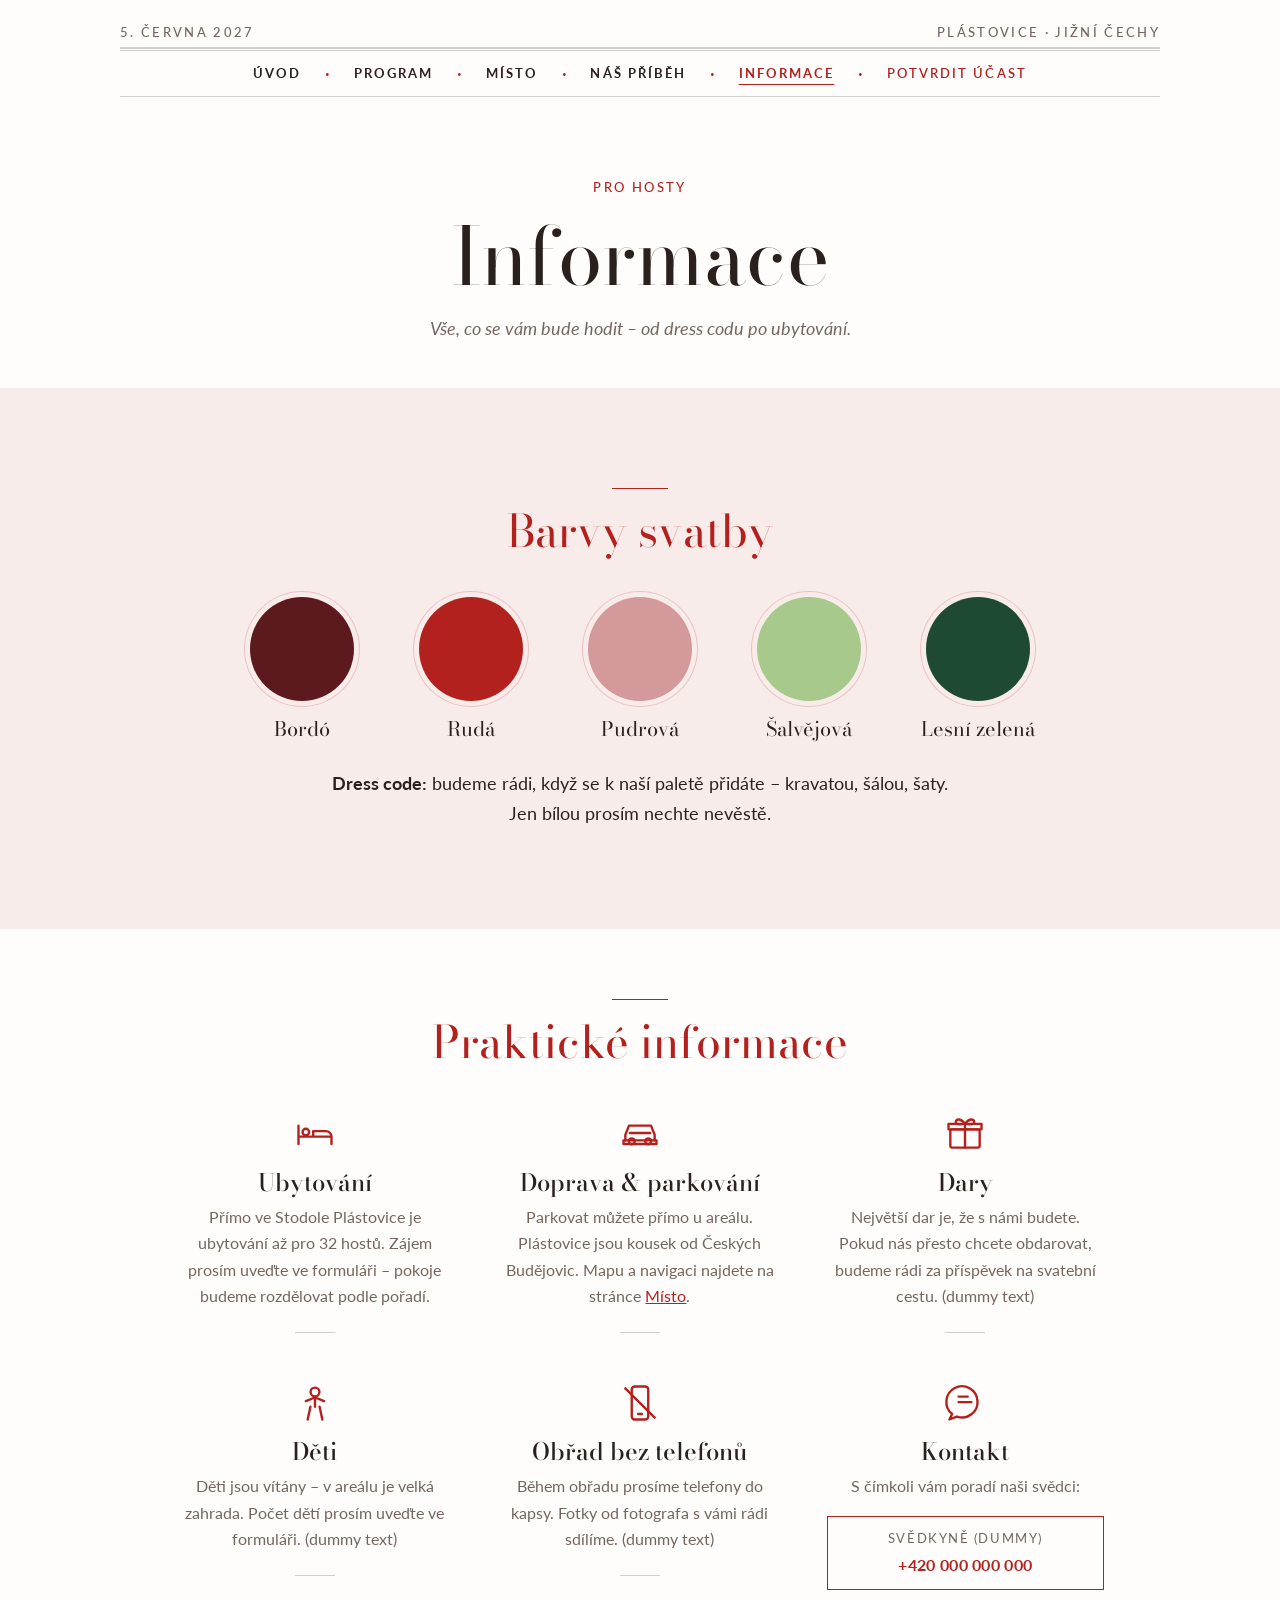
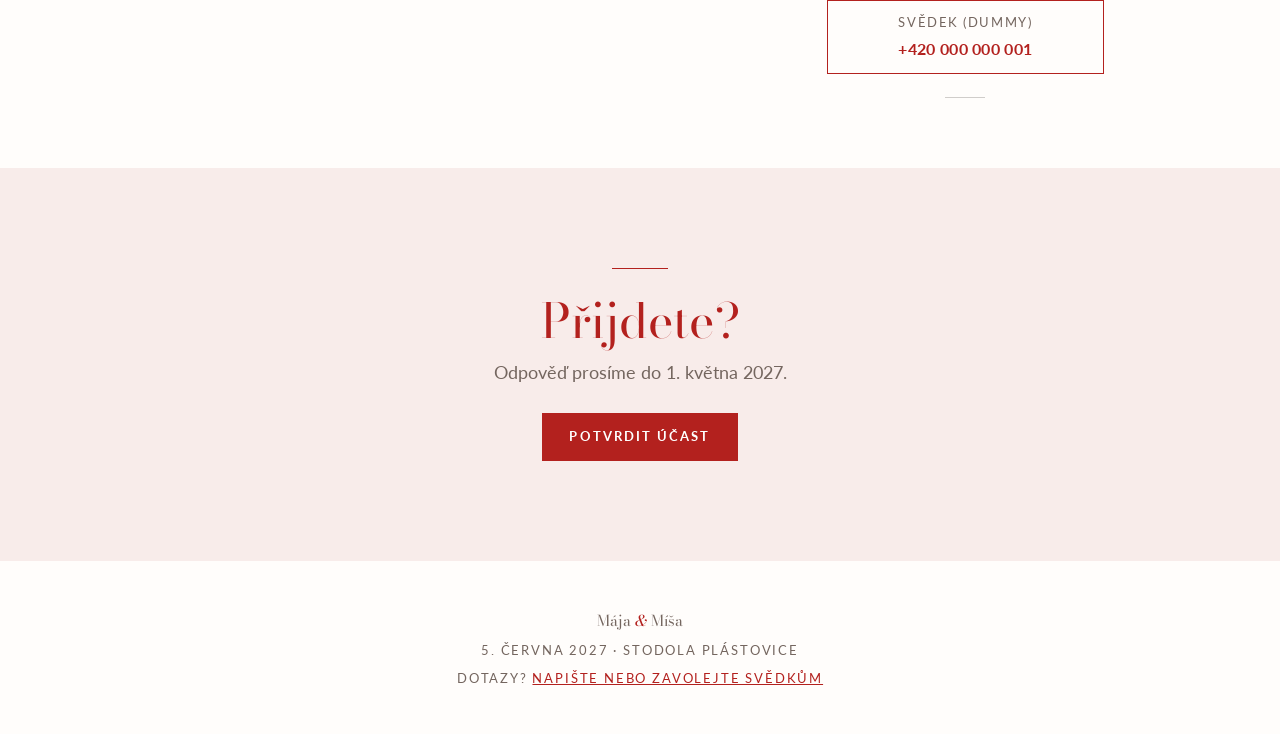
==== commit 964871e0: "UX: homepage quick facts + RSVP, share preview, noindex, shorter mobile envelope and story, tap-to-c" ====
--- a/info.html
+++ b/info.html
@@ -5,6 +5,18 @@
   <meta name="viewport" content="width=device-width, initial-scale=1">
   <title>Informace · Mája &amp; Míša</title>
   <meta name="description" content="Barvy svatby, dress code, ubytování a další praktické informace.">
+  <!-- not listed in search engines: the site is only for invited guests -->
+  <meta name="robots" content="noindex, nofollow">
+  <!-- link preview (WhatsApp, Messenger, …) -->
+  <meta property="og:type" content="website">
+  <meta property="og:title" content="Informace · Mája &amp; Míša">
+  <meta property="og:description" content="Barvy svatby, dress code, ubytování a další praktické informace.">
+  <meta property="og:url" content="https://klarafoundbug.github.io/maja-svatba/info.html">
+  <meta property="og:image" content="https://klarafoundbug.github.io/maja-svatba/img/og.jpg">
+  <meta property="og:image:width" content="1200">
+  <meta property="og:image:height" content="630">
+  <meta property="og:locale" content="cs_CZ">
+  <meta name="twitter:card" content="summary_large_image">
   <link rel="icon" href="img/favicon.svg?v=cat1" type="image/svg+xml">
   <link rel="preconnect" href="https://fonts.googleapis.com">
   <link rel="preconnect" href="https://fonts.gstatic.com" crossorigin>
@@ -53,7 +65,11 @@
         <div class="note"><div class="note__icon" aria-hidden="true"><svg viewBox="0 0 24 24"><rect x="4" y="10" width="16" height="10" rx="1"/><path d="M3 7h18v3H3zM12 7v13"/><path d="M12 7c-2-3-5-3-5-1s3 1 5 1zm0 0c2-3 5-3 5-1s-3 1-5 1z"/></svg></div><h3>Dary</h3><p>Největší dar je, že s námi budete. Pokud nás přesto chcete obdarovat, budeme rádi za příspěvek na svatební cestu. (dummy text)</p></div>
         <div class="note"><div class="note__icon" aria-hidden="true"><svg viewBox="0 0 24 24"><circle cx="12" cy="6" r="2.4"/><path d="M8 21l1.5-7M16 21l-1.5-7M7 11l5-2 5 2M12 9v5"/></svg></div><h3>Děti</h3><p>Děti jsou vítány – v areálu je velká zahrada. Počet dětí prosím uveďte ve formuláři. (dummy text)</p></div>
         <div class="note"><div class="note__icon" aria-hidden="true"><svg viewBox="0 0 24 24"><rect x="7.5" y="3" width="9" height="18" rx="1.6"/><path d="M11 18h2"/><path d="M4 4l16 16"/></svg></div><h3>Obřad bez telefonů</h3><p>Během obřadu prosíme telefony do kapsy. Fotky od fotografa s vámi rádi sdílíme. (dummy text)</p></div>
-        <div class="note"><div class="note__icon" aria-hidden="true"><svg viewBox="0 0 24 24"><path d="M5 18l-1.5 3 4-1.6A8.5 8.5 0 1 0 5 18z"/><path d="M8.5 11.5h7M8.5 8.5h5"/></svg></div><h3>Kontakt</h3><p>Svědkyně: <a href="tel:+420000000000">+420 000 000 000</a><br>Svědek: <a href="tel:+420000000001">+420 000 000 001</a></p></div>
+        <div class="note" id="kontakt"><div class="note__icon" aria-hidden="true"><svg viewBox="0 0 24 24"><path d="M5 18l-1.5 3 4-1.6A8.5 8.5 0 1 0 5 18z"/><path d="M8.5 11.5h7M8.5 8.5h5"/></svg></div><h3>Kontakt</h3><p>S čímkoli vám poradí naši svědci:</p>
+          <div class="call">
+            <a class="call__btn" href="tel:+420000000000"><span>Svědkyně (dummy)</span>+420 000 000 000</a>
+            <a class="call__btn" href="tel:+420000000001"><span>Svědek (dummy)</span>+420 000 000 001</a>
+          </div></div>
       </div>
     </section>
 
--- a/css/style.css
+++ b/css/style.css
@@ -403,3 +403,60 @@
 .note::after { content: ""; display: block; width: 40px; height: 1px; background: var(--rule); margin: 1.4rem auto 0; }
 @media (max-width: 760px) { .notes { grid-template-columns: 1fr 1fr; } }
 @media (max-width: 480px) { .notes { grid-template-columns: 1fr; } }
+
+/* ---------- homepage quick facts ---------- */
+.quick { margin-top: 1.8rem; }
+.quick__facts {
+  list-style: none; padding: 0; margin: 0 auto 1.6rem; display: flex; justify-content: center; flex-wrap: wrap;
+  font-size: 15px; color: var(--muted);
+}
+.quick__facts li { padding: .2rem 1.1rem; }
+.quick__facts li + li { border-left: 1px solid var(--rule); }
+.quick__facts strong { font-family: var(--display); font-weight: 400; font-size: 1.25rem; color: var(--red); margin-right: .3rem; }
+.quick__facts a { color: var(--ink); text-underline-offset: 4px; }
+.quick__note { font-size: 14px; color: var(--muted); margin: .9rem 0 0; }
+.quick__note a { color: var(--red); }
+@media (max-width: 480px) {
+  .quick__facts li { padding: .2rem .7rem; }
+  .quick__facts li:last-child { flex-basis: 100%; border-left: 0; margin-top: .3rem; }
+}
+
+/* ---------- tap-to-call contacts ---------- */
+.call { display: grid; gap: .6rem; max-width: 280px; margin: 1rem auto 0; }
+.call__btn {
+  display: block; text-decoration: none; border: 1px solid var(--red); color: var(--red) !important;
+  padding: .7rem 1rem; font-size: 16px; font-weight: 700; letter-spacing: .02em; transition: background .25s, color .25s;
+}
+.call__btn span { display: block; font-size: 13px; font-weight: 400; letter-spacing: .12em; text-transform: uppercase; color: var(--muted); margin-bottom: .15rem; }
+.call__btn:hover, .call__btn:focus-visible { background: var(--red); color: #fff !important; }
+.call__btn:hover span, .call__btn:focus-visible span { color: rgba(255, 255, 255, .85); }
+
+/* ---------- program: ride home ---------- */
+.ride { margin: clamp(36px, 5vw, 56px) auto 0; padding: 1.6rem 1.4rem; border: 1px solid var(--rule); max-width: 460px; text-align: center; }
+.ride p { margin: .2rem 0; }
+.ride p + p { font-size: 15px; color: var(--muted); }
+.ride strong { font-family: var(--display); font-weight: 400; font-size: 1.2rem; color: var(--red); }
+
+/* ---------- footer: RSVP + contact ---------- */
+.footer .btn { margin: 1.4rem 0 1rem; }
+.footer__contact { font-size: 15px; }
+.footer__contact a { color: var(--red); }
+
+/* ---------- phones: shorter envelope scroll ---------- */
+@media (max-width: 760px) {
+  .envelope-stage { height: 150vh; }
+}
+
+/* ---------- phones: shorter story ---------- */
+.read-more { display: none; }
+@media (max-width: 760px) {
+  .chapter__media { max-width: 280px; }
+  .photo--land img { aspect-ratio: 4 / 3; }
+  .chapter__text:not(.is-open) p:not(:first-of-type) { display: none; }
+  .read-more {
+    display: inline-block; background: none; border: 0; padding: .3rem 0; cursor: pointer;
+    font: 700 13px/1 var(--sans); letter-spacing: .16em; text-transform: uppercase; color: var(--red);
+    border-bottom: 1px solid currentColor;
+  }
+  .chapter__text.is-open .read-more { display: none; }
+}
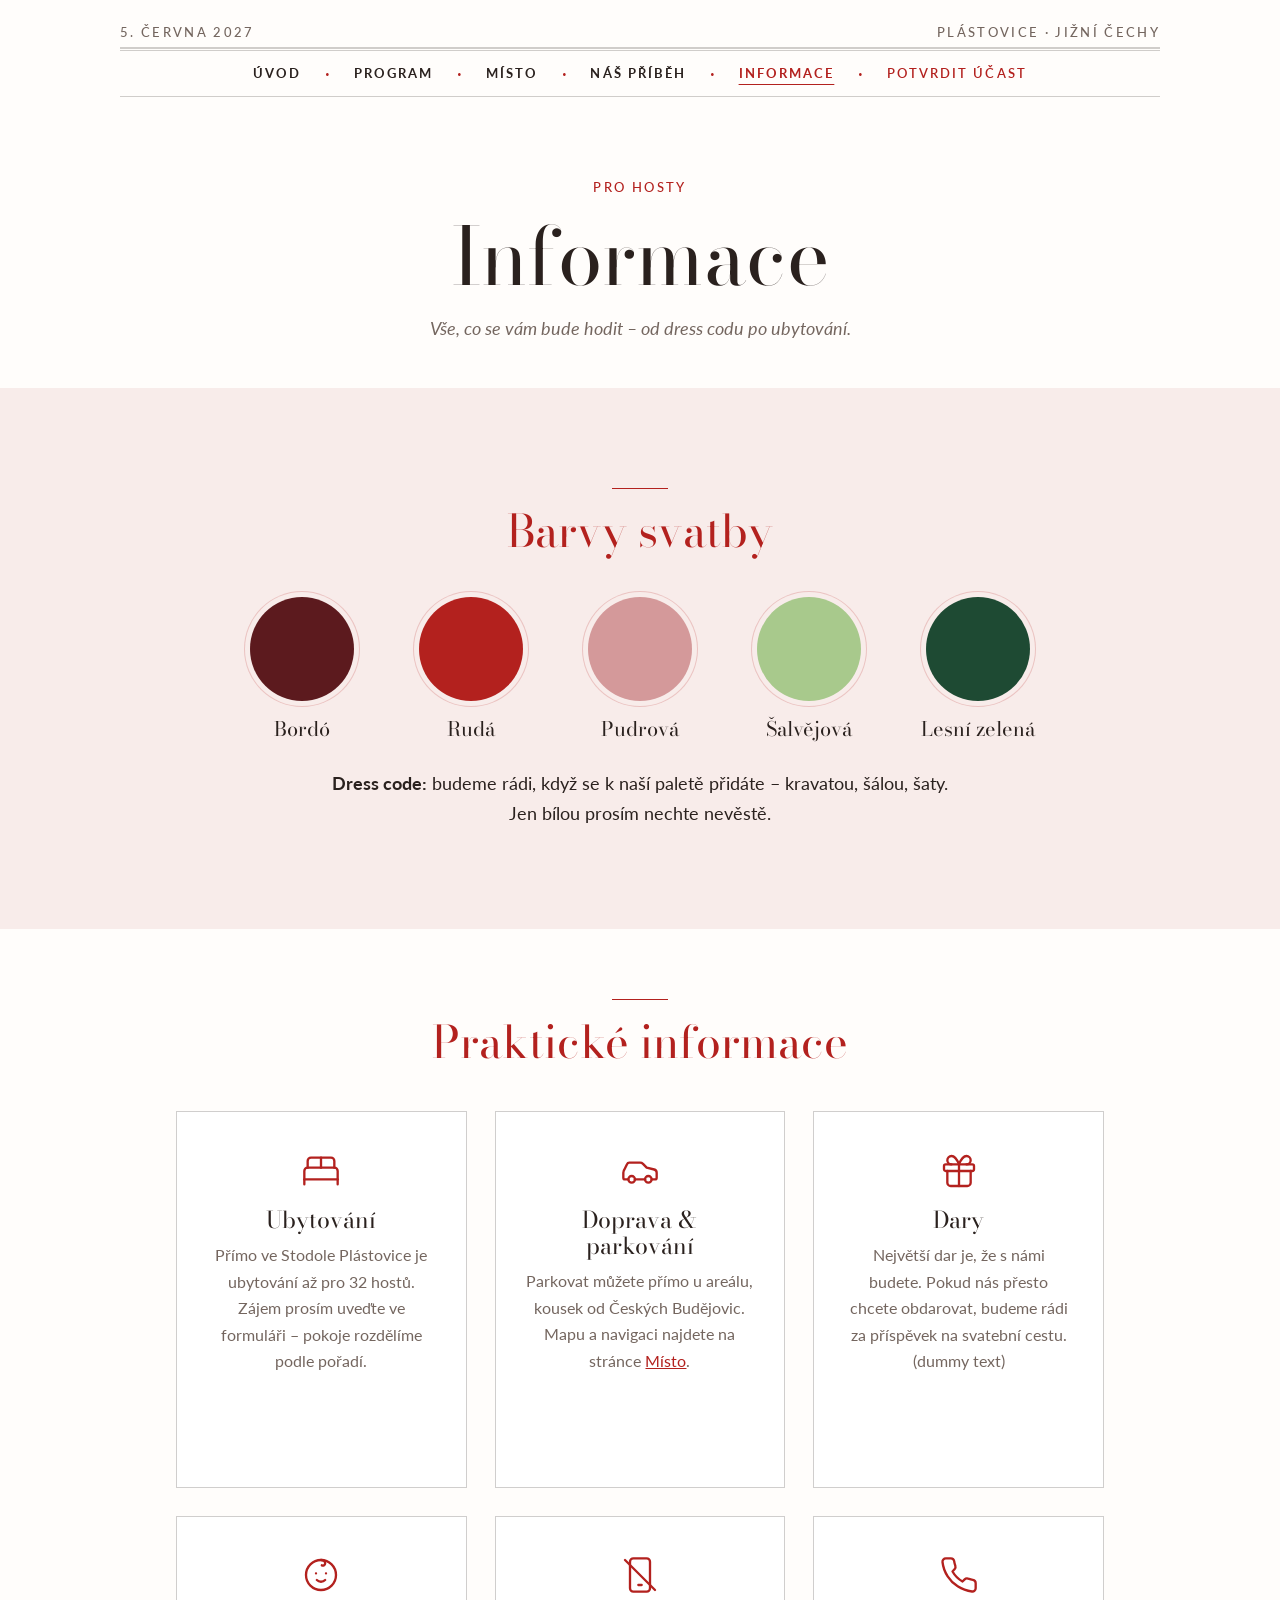
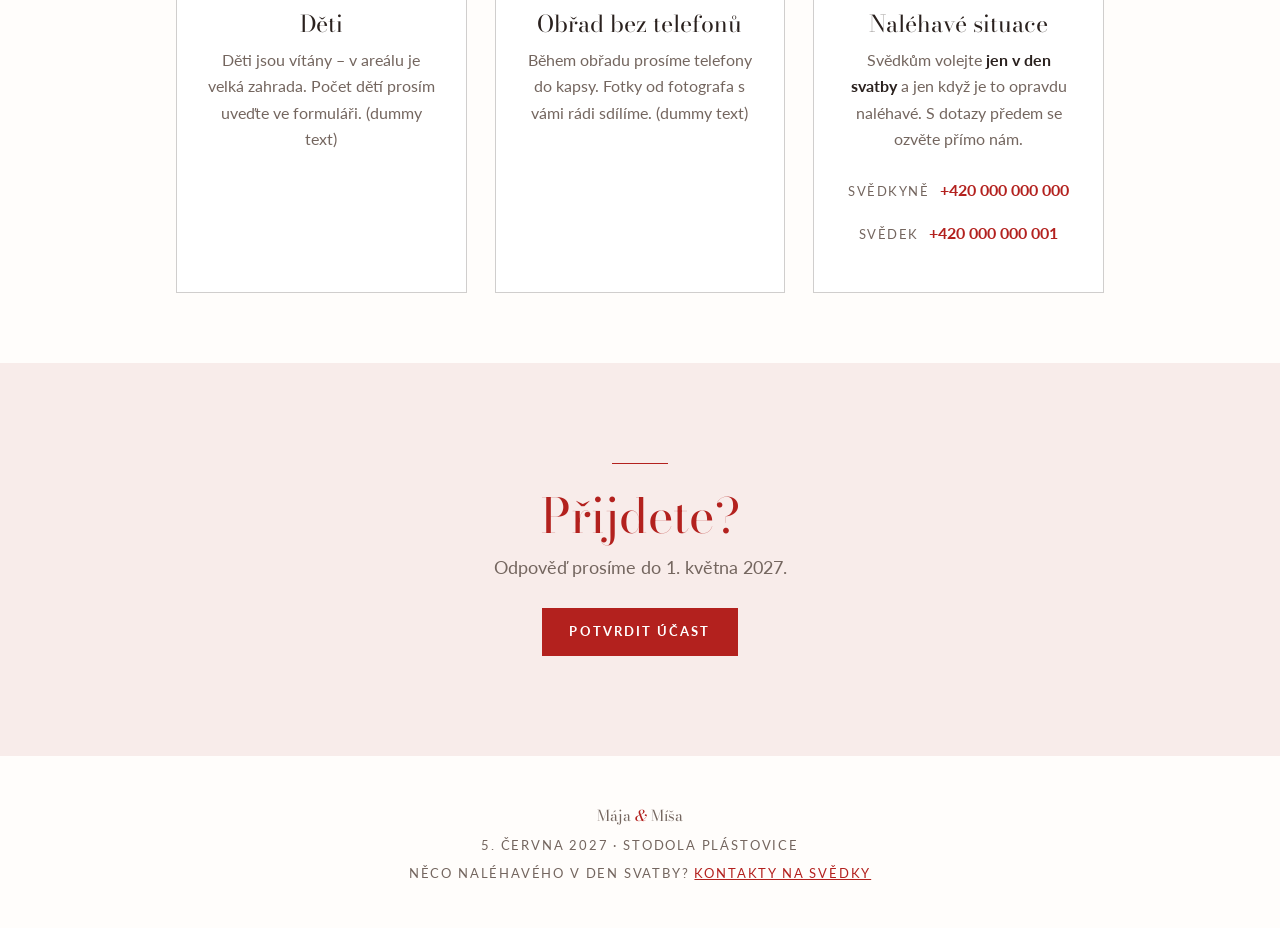
==== commit 47a02680: "Info: consistent icons, equal-height cards, witnesses only for urgent day-of situations Co-Authored-" ====
--- a/info.html
+++ b/info.html
@@ -60,16 +60,40 @@
         <h2>Praktické informace</h2>
       </div>
       <div class="notes">
-        <div class="note"><div class="note__icon" aria-hidden="true"><svg viewBox="0 0 24 24"><path d="M3 18V8M3 14h18v4M21 18v-4a3 3 0 0 0-3-3h-7v3"/><circle cx="7" cy="11.5" r="1.8"/></svg></div><h3>Ubytování</h3><p>Přímo ve Stodole Plástovice je ubytování až pro 32 hostů. Zájem prosím uveďte ve formuláři – pokoje budeme rozdělovat podle pořadí.</p></div>
-        <div class="note"><div class="note__icon" aria-hidden="true"><svg viewBox="0 0 24 24"><path d="M4 16v-3l2-5h12l2 5v3"/><path d="M3 16h18v2H3z"/><circle cx="7.5" cy="16.5" r="1.6"/><circle cx="16.5" cy="16.5" r="1.6"/><path d="M6.5 12h11"/></svg></div><h3>Doprava &amp; parkování</h3><p>Parkovat můžete přímo u areálu. Plástovice jsou kousek od Českých Budějovic. Mapu a navigaci najdete na stránce <a href="misto.html">Místo</a>.</p></div>
-        <div class="note"><div class="note__icon" aria-hidden="true"><svg viewBox="0 0 24 24"><rect x="4" y="10" width="16" height="10" rx="1"/><path d="M3 7h18v3H3zM12 7v13"/><path d="M12 7c-2-3-5-3-5-1s3 1 5 1zm0 0c2-3 5-3 5-1s-3 1-5 1z"/></svg></div><h3>Dary</h3><p>Největší dar je, že s námi budete. Pokud nás přesto chcete obdarovat, budeme rádi za příspěvek na svatební cestu. (dummy text)</p></div>
-        <div class="note"><div class="note__icon" aria-hidden="true"><svg viewBox="0 0 24 24"><circle cx="12" cy="6" r="2.4"/><path d="M8 21l1.5-7M16 21l-1.5-7M7 11l5-2 5 2M12 9v5"/></svg></div><h3>Děti</h3><p>Děti jsou vítány – v areálu je velká zahrada. Počet dětí prosím uveďte ve formuláři. (dummy text)</p></div>
-        <div class="note"><div class="note__icon" aria-hidden="true"><svg viewBox="0 0 24 24"><rect x="7.5" y="3" width="9" height="18" rx="1.6"/><path d="M11 18h2"/><path d="M4 4l16 16"/></svg></div><h3>Obřad bez telefonů</h3><p>Během obřadu prosíme telefony do kapsy. Fotky od fotografa s vámi rádi sdílíme. (dummy text)</p></div>
-        <div class="note" id="kontakt"><div class="note__icon" aria-hidden="true"><svg viewBox="0 0 24 24"><path d="M5 18l-1.5 3 4-1.6A8.5 8.5 0 1 0 5 18z"/><path d="M8.5 11.5h7M8.5 8.5h5"/></svg></div><h3>Kontakt</h3><p>S čímkoli vám poradí naši svědci:</p>
+        <div class="note">
+          <div class="note__icon" aria-hidden="true"><svg viewBox="0 0 24 24"><path d="M2 20v-8a2 2 0 0 1 2-2h16a2 2 0 0 1 2 2v8"/><path d="M4 10V6a2 2 0 0 1 2-2h12a2 2 0 0 1 2 2v4"/><path d="M12 4v6"/><path d="M2 17h20"/></svg></div>
+          <h3>Ubytování</h3>
+          <p>Přímo ve Stodole Plástovice je ubytování až pro 32 hostů. Zájem prosím uveďte ve formuláři – pokoje rozdělíme podle pořadí.</p>
+        </div>
+        <div class="note">
+          <div class="note__icon" aria-hidden="true"><svg viewBox="0 0 24 24"><path d="M19 17h2a1 1 0 0 0 1-1v-3a2 2 0 0 0-1.5-1.9L16 10l-2.2-2.3A2.5 2.5 0 0 0 12 7H5.6a1.5 1.5 0 0 0-1.4.9L2.8 10.8A3.7 3.7 0 0 0 2 13v3a1 1 0 0 0 1 1h2"/><circle cx="7" cy="17" r="2"/><path d="M9 17h6"/><circle cx="17" cy="17" r="2"/></svg></div>
+          <h3>Doprava &amp; parkování</h3>
+          <p>Parkovat můžete přímo u areálu, kousek od Českých Budějovic. Mapu a navigaci najdete na stránce <a href="misto.html">Místo</a>.</p>
+        </div>
+        <div class="note">
+          <div class="note__icon" aria-hidden="true"><svg viewBox="0 0 24 24"><rect x="3" y="8" width="18" height="4" rx="1"/><path d="M12 8v13"/><path d="M19 12v7a2 2 0 0 1-2 2H7a2 2 0 0 1-2-2v-7"/><path d="M7.5 8a2.5 2.5 0 0 1 0-5C10 3 12 8 12 8s2-5 4.5-5a2.5 2.5 0 0 1 0 5"/></svg></div>
+          <h3>Dary</h3>
+          <p>Největší dar je, že s námi budete. Pokud nás přesto chcete obdarovat, budeme rádi za příspěvek na svatební cestu. (dummy text)</p>
+        </div>
+        <div class="note">
+          <div class="note__icon" aria-hidden="true"><svg viewBox="0 0 24 24"><circle cx="12" cy="12" r="9"/><path d="M9 11h.01M15 11h.01"/><path d="M9.5 15a3.5 3.5 0 0 0 5 0"/><path d="M12 3c1.5 0 2.5 1 2.5 2s-1 1.7-2 1.2"/></svg></div>
+          <h3>Děti</h3>
+          <p>Děti jsou vítány – v areálu je velká zahrada. Počet dětí prosím uveďte ve formuláři. (dummy text)</p>
+        </div>
+        <div class="note">
+          <div class="note__icon" aria-hidden="true"><svg viewBox="0 0 24 24"><rect x="6" y="2" width="12" height="20" rx="2"/><path d="M11 18h2"/><path d="M3 3l18 18"/></svg></div>
+          <h3>Obřad bez telefonů</h3>
+          <p>Během obřadu prosíme telefony do kapsy. Fotky od fotografa s vámi rádi sdílíme. (dummy text)</p>
+        </div>
+        <div class="note" id="kontakt">
+          <div class="note__icon" aria-hidden="true"><svg viewBox="0 0 24 24"><path d="M22 16.9v3a2 2 0 0 1-2.2 2 19.8 19.8 0 0 1-8.6-3.1 19.5 19.5 0 0 1-6-6A19.8 19.8 0 0 1 2.1 4.2 2 2 0 0 1 4.1 2h3a2 2 0 0 1 2 1.7c.1.9.4 1.9.7 2.8a2 2 0 0 1-.5 2.1L8.1 9.9a16 16 0 0 0 6 6l1.3-1.3a2 2 0 0 1 2.1-.4c.9.3 1.9.6 2.8.7a2 2 0 0 1 1.7 2z"/></svg></div>
+          <h3>Naléhavé situace</h3>
+          <p>Svědkům volejte <strong>jen v den svatby</strong> a jen když je to opravdu naléhavé. S dotazy předem se ozvěte přímo nám.</p>
           <div class="call">
-            <a class="call__btn" href="tel:+420000000000"><span>Svědkyně (dummy)</span>+420 000 000 000</a>
-            <a class="call__btn" href="tel:+420000000001"><span>Svědek (dummy)</span>+420 000 000 001</a>
-          </div></div>
+            <a class="call__btn" href="tel:+420000000000"><span>Svědkyně</span> +420 000 000 000</a>
+            <a class="call__btn" href="tel:+420000000001"><span>Svědek</span> +420 000 000 001</a>
+          </div>
+        </div>
       </div>
     </section>
 
--- a/css/style.css
+++ b/css/style.css
@@ -348,13 +348,7 @@
 }
 .centered-text { text-align: center; max-width: 620px; margin: 1.8rem auto 0; }
 
-.notes { display: grid; grid-template-columns: 1fr 1fr; gap: 0 clamp(28px, 5vw, 64px); }
-.note { padding: 1.4rem 0; border-top: 1px solid var(--rule); }
-.note h3 { font-size: 1.55rem; font-weight: 500; margin-bottom: .35rem; display: flex; gap: .7rem; align-items: baseline; }
-.note h3 small { font-style: italic; color: var(--red); font-size: .9rem; }
-.note p { color: var(--muted); margin: 0; }
-.note a { color: var(--red); }
-@media (max-width: 680px) { .notes { grid-template-columns: 1fr; } }
+
 
 /* ==========================================================
    PATIČKA
@@ -393,43 +387,30 @@
 .countdown__grid span { color: var(--red); }
 .band .section__title { margin-bottom: clamp(24px, 4vw, 40px); }
 
-/* practical info as an icon grid (like the reference screenshot) */
-.notes { grid-template-columns: repeat(3, 1fr); gap: clamp(28px, 4vw, 48px) clamp(20px, 4vw, 48px); }
-.note { border-top: 0; padding: 0; text-align: center; }
-.note__icon { width: 44px; height: 44px; margin: 0 auto .9rem; color: var(--red); }
-.note__icon svg { width: 100%; height: 100%; fill: none; stroke: currentColor; stroke-width: 1.3; stroke-linecap: round; stroke-linejoin: round; }
-.note h3 { display: block; font-size: 1.5rem; margin-bottom: .45rem; }
-.note p { font-size: 16px; max-width: 300px; margin: 0 auto; }
-.note::after { content: ""; display: block; width: 40px; height: 1px; background: var(--rule); margin: 1.4rem auto 0; }
-@media (max-width: 760px) { .notes { grid-template-columns: 1fr 1fr; } }
-@media (max-width: 480px) { .notes { grid-template-columns: 1fr; } }
-
-/* ---------- homepage quick facts ---------- */
-.quick { margin-top: 1.8rem; }
-.quick__facts {
-  list-style: none; padding: 0; margin: 0 auto 1.6rem; display: flex; justify-content: center; flex-wrap: wrap;
-  font-size: 15px; color: var(--muted);
-}
-.quick__facts li { padding: .2rem 1.1rem; }
-.quick__facts li + li { border-left: 1px solid var(--rule); }
-.quick__facts strong { font-family: var(--display); font-weight: 400; font-size: 1.25rem; color: var(--red); margin-right: .3rem; }
-.quick__facts a { color: var(--ink); text-underline-offset: 4px; }
-.quick__note { font-size: 14px; color: var(--muted); margin: .9rem 0 0; }
-.quick__note a { color: var(--red); }
-@media (max-width: 480px) {
-  .quick__facts li { padding: .2rem .7rem; }
-  .quick__facts li:last-child { flex-basis: 100%; border-left: 0; margin-top: .3rem; }
-}
+/* practical info as an icon grid: equal-height cards */
+.notes { display: grid; grid-template-columns: repeat(3, 1fr); grid-auto-rows: 1fr; gap: clamp(16px, 2.4vw, 28px); }
+.note {
+  display: flex; flex-direction: column; align-items: center; text-align: center;
+  border: 1px solid var(--rule); background: var(--paper-light); padding: clamp(28px, 3vw, 40px) clamp(20px, 2.4vw, 32px);
+}
+.note__icon { width: 40px; height: 40px; margin: 0 auto 1rem; color: var(--red); flex: none; }
+.note__icon svg { width: 100%; height: 100%; fill: none; stroke: currentColor; stroke-width: 1.4; stroke-linecap: round; stroke-linejoin: round; }
+.note h3 { display: block; font-size: 1.45rem; margin-bottom: .6rem; }
+.note p { font-size: 16px; max-width: 300px; margin: 0 auto; color: var(--muted); }
+.note a { color: var(--red); }
+.note strong { color: var(--ink); }
+.note .call { margin-top: auto; padding-top: 1.1rem; width: 100%; }
+@media (max-width: 860px) { .notes { grid-template-columns: 1fr 1fr; } }
+@media (max-width: 560px) { .notes { grid-template-columns: 1fr; grid-auto-rows: auto; } }
 
 /* ---------- tap-to-call contacts ---------- */
-.call { display: grid; gap: .6rem; max-width: 280px; margin: 1rem auto 0; }
+.call { display: grid; gap: .1rem; margin: .9rem auto 0; }
 .call__btn {
-  display: block; text-decoration: none; border: 1px solid var(--red); color: var(--red) !important;
-  padding: .7rem 1rem; font-size: 16px; font-weight: 700; letter-spacing: .02em; transition: background .25s, color .25s;
-}
-.call__btn span { display: block; font-size: 13px; font-weight: 400; letter-spacing: .12em; text-transform: uppercase; color: var(--muted); margin-bottom: .15rem; }
-.call__btn:hover, .call__btn:focus-visible { background: var(--red); color: #fff !important; }
-.call__btn:hover span, .call__btn:focus-visible span { color: rgba(255, 255, 255, .85); }
+  display: block; text-decoration: none; color: var(--red) !important; white-space: nowrap;
+  padding: .45rem 0; font-size: 16px; font-weight: 700;
+}
+.call__btn span { font-size: 12.5px; font-weight: 400; letter-spacing: .12em; text-transform: uppercase; color: var(--muted); margin-right: .4rem; }
+.call__btn:hover, .call__btn:focus-visible { text-decoration: underline; text-underline-offset: 4px; }
 
 /* ---------- program: ride home ---------- */
 .ride { margin: clamp(36px, 5vw, 56px) auto 0; padding: 1.6rem 1.4rem; border: 1px solid var(--rule); max-width: 460px; text-align: center; }
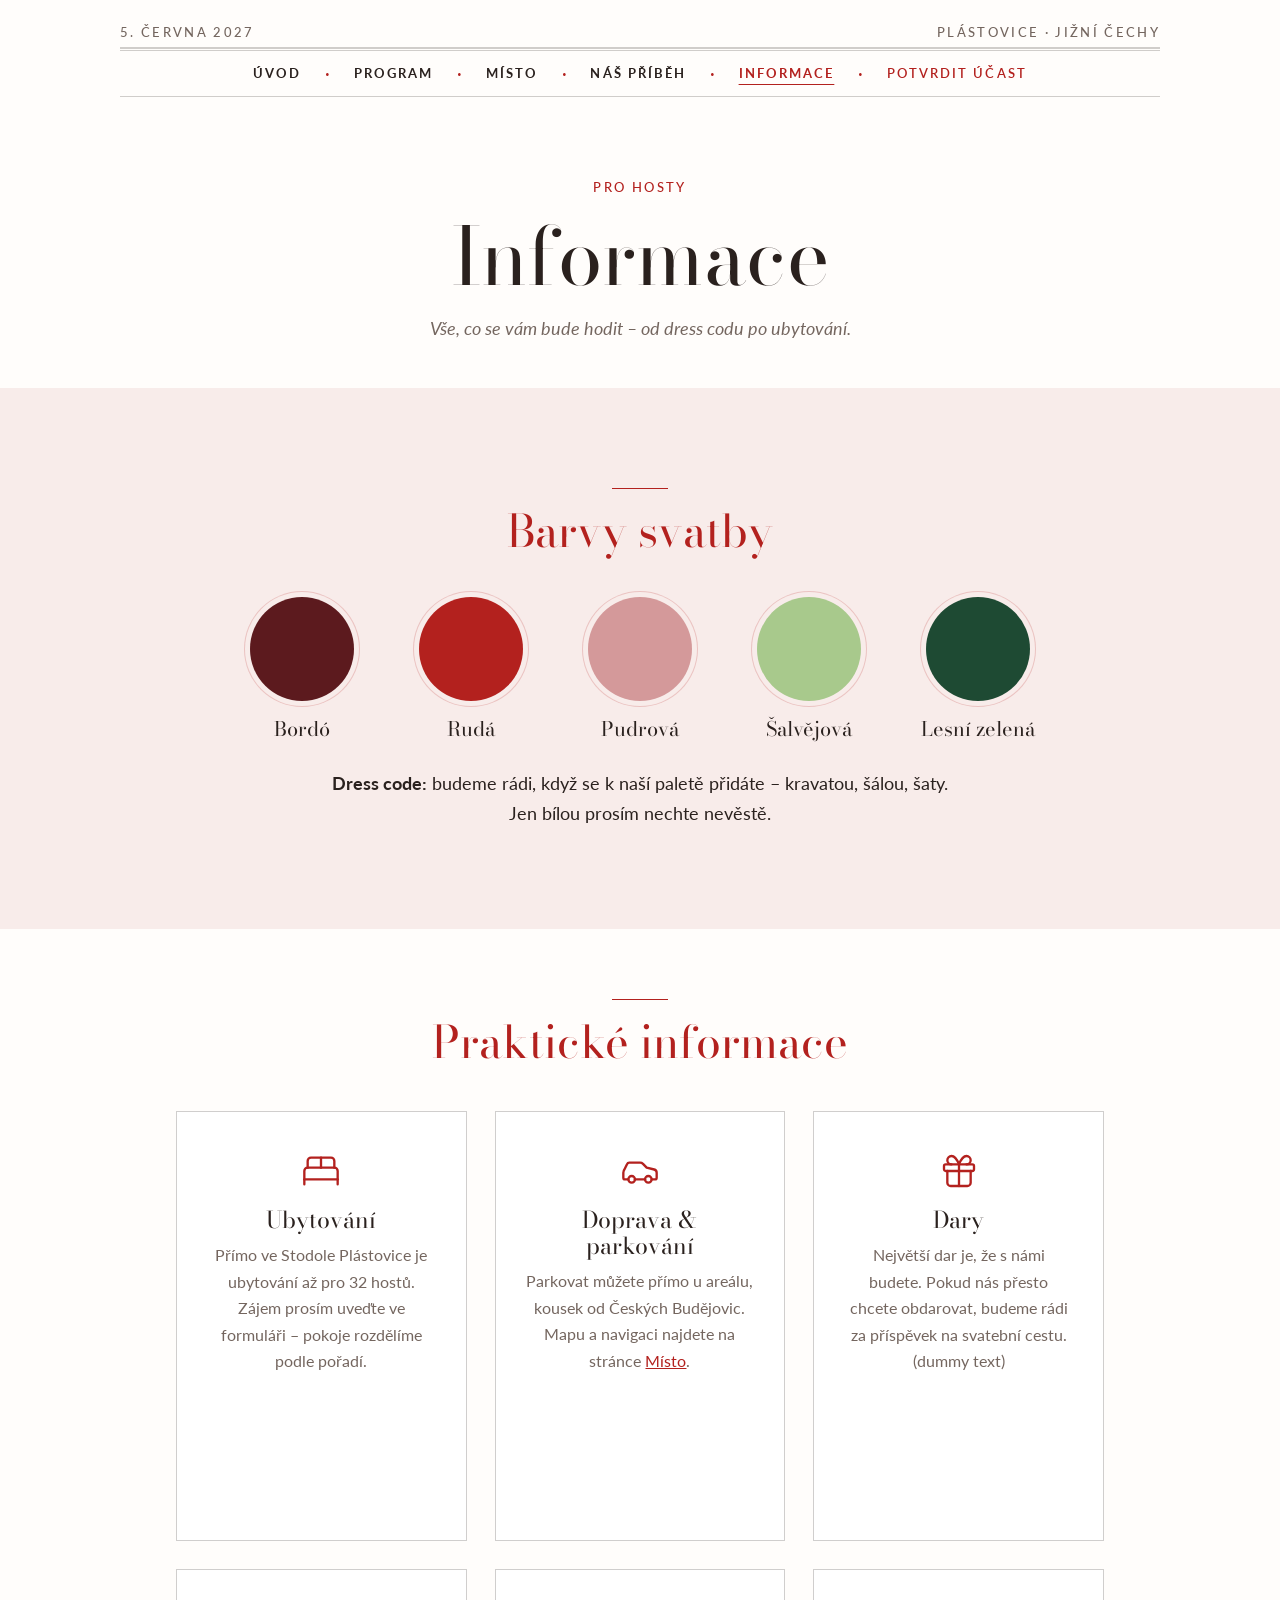
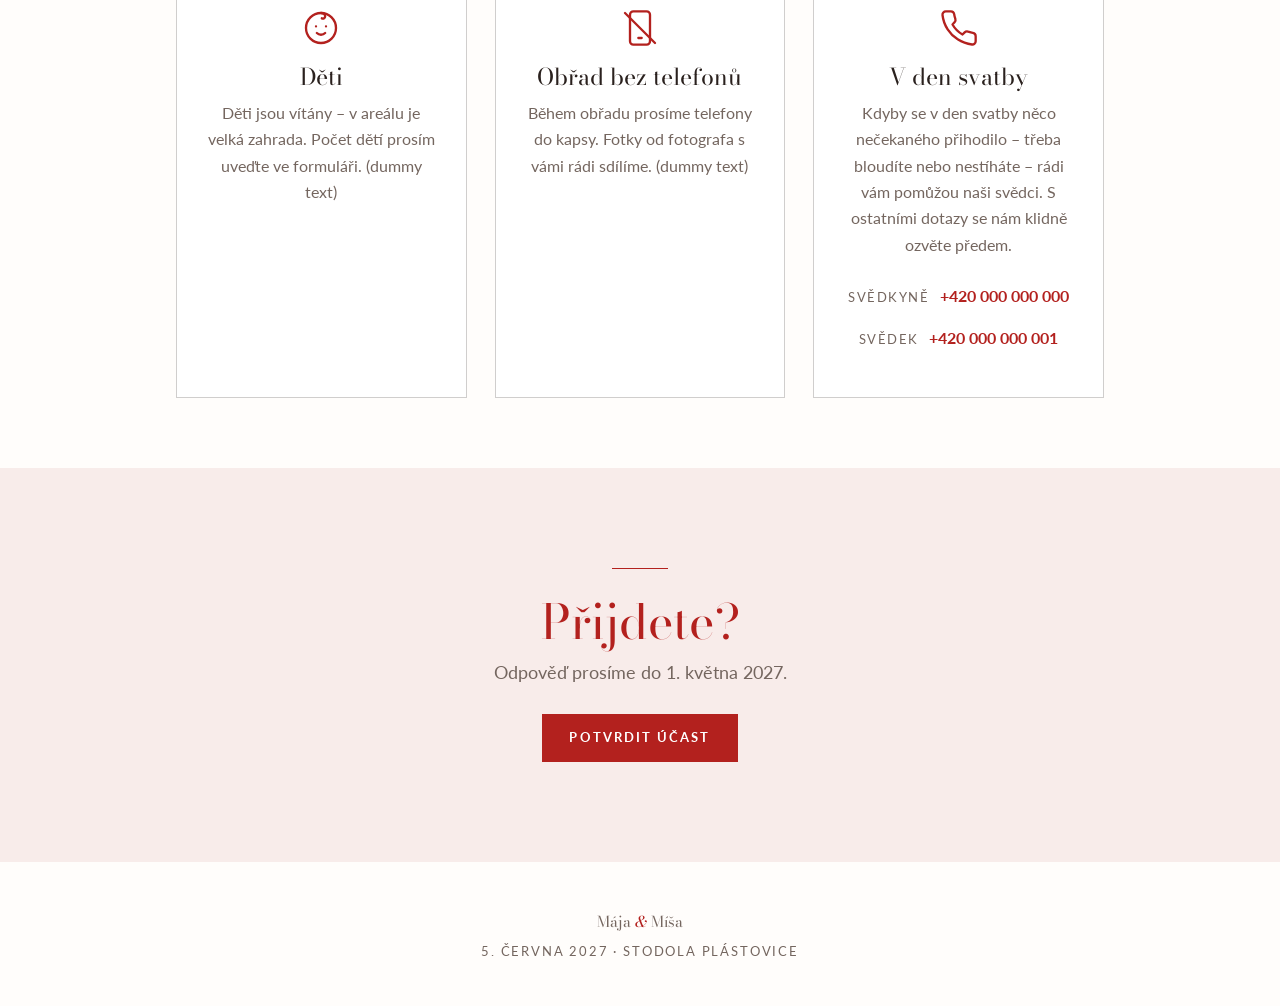
==== commit 55aa1c20: "Softer wording for the witness contact note Co-Authored-By: Claude Opus 5.5 <noreply@anthropic.com>" ====
--- a/info.html
+++ b/info.html
@@ -87,8 +87,8 @@
         </div>
         <div class="note" id="kontakt">
           <div class="note__icon" aria-hidden="true"><svg viewBox="0 0 24 24"><path d="M22 16.9v3a2 2 0 0 1-2.2 2 19.8 19.8 0 0 1-8.6-3.1 19.5 19.5 0 0 1-6-6A19.8 19.8 0 0 1 2.1 4.2 2 2 0 0 1 4.1 2h3a2 2 0 0 1 2 1.7c.1.9.4 1.9.7 2.8a2 2 0 0 1-.5 2.1L8.1 9.9a16 16 0 0 0 6 6l1.3-1.3a2 2 0 0 1 2.1-.4c.9.3 1.9.6 2.8.7a2 2 0 0 1 1.7 2z"/></svg></div>
-          <h3>Naléhavé situace</h3>
-          <p>Svědkům volejte <strong>jen v den svatby</strong> a jen když je to opravdu naléhavé. S dotazy předem se ozvěte přímo nám.</p>
+          <h3>V den svatby</h3>
+          <p>Kdyby se v den svatby něco nečekaného přihodilo – třeba bloudíte nebo nestíháte – rádi vám pomůžou naši svědci. S ostatními dotazy se nám klidně ozvěte předem.</p>
           <div class="call">
             <a class="call__btn" href="tel:+420000000000"><span>Svědkyně</span> +420 000 000 000</a>
             <a class="call__btn" href="tel:+420000000001"><span>Svědek</span> +420 000 000 001</a>
--- a/css/style.css
+++ b/css/style.css
@@ -420,8 +420,6 @@
 
 /* ---------- footer: RSVP + contact ---------- */
 .footer .btn { margin: 1.4rem 0 1rem; }
-.footer__contact { font-size: 15px; }
-.footer__contact a { color: var(--red); }
 
 /* ---------- phones: shorter envelope scroll ---------- */
 @media (max-width: 760px) {
